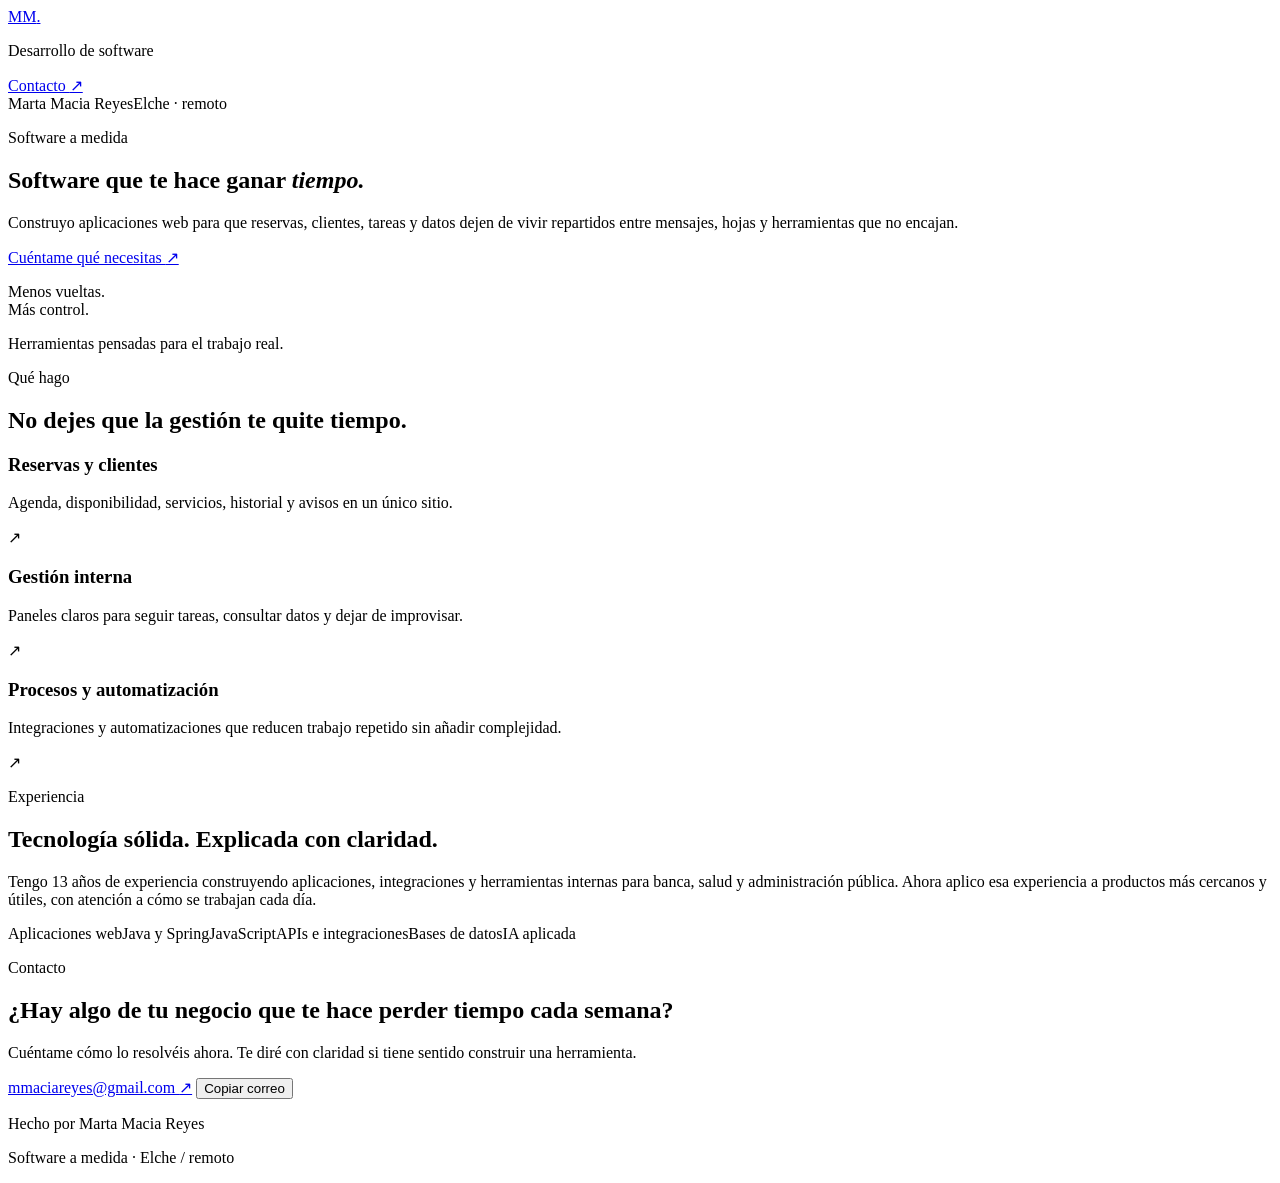
==== index.html @ 96f5c3db "Create index.html" ====
<!doctype html>
<html lang="es">
  <head>
    <meta charset="utf-8" />
    <meta name="viewport" content="width=device-width, initial-scale=1" />
    <title>Marta Macia Reyes | Desarrollo de software</title>
    <meta name="description" content="Marta Macia Reyes desarrolla herramientas web y software a medida para negocios y equipos." />
    <meta name="robots" content="index,follow" />
    <meta property="og:title" content="Marta Macia Reyes | Desarrollo de software" />
    <meta property="og:description" content="Herramientas web claras, útiles y hechas a medida." />
    <meta property="og:type" content="website" />
    <link rel="stylesheet" href="./styles.css" />
  </head>
  <body>
    <header class="topbar">
      <a class="wordmark" href="#inicio" aria-label="Inicio">MM<span>.</span></a>
      <p>Desarrollo de software</p>
      <a class="top-email" href="mailto:mmaciareyes@gmail.com?subject=Consulta%20sobre%20una%20herramienta%20web">Contacto <span aria-hidden="true">↗</span></a>
    </header>

    <main id="inicio">
      <section class="intro" aria-labelledby="intro-title">
        <div class="location-line"><span>Marta Macia Reyes</span><span>Elche · remoto</span></div>
        <div class="intro-copy">
          <p class="eyebrow">Software a medida</p>
          <h1 id="intro-title">Software que te hace ganar <em>tiempo.</em></h1>
          <p class="summary">Construyo aplicaciones web para que reservas, clientes, tareas y datos dejen de vivir repartidos entre mensajes, hojas y herramientas que no encajan.</p>
          <a class="main-action" href="mailto:mmaciareyes@gmail.com?subject=Consulta%20sobre%20una%20herramienta%20web">Cuéntame qué necesitas <span aria-hidden="true">↗</span></a>
        </div>
      </section>

      <section class="statement" aria-label="Propuesta de valor">
        <p>Menos vueltas.<br />Más control.</p>
        <span>Herramientas pensadas para el trabajo real.</span>
      </section>

      <section class="services" aria-labelledby="services-title">
        <p class="section-label">Qué hago</p>
        <div class="services-content">
          <h2 id="services-title">No dejes que la gestión te quite tiempo.</h2>
          <div class="service-list">
            <article><div><h3>Reservas y clientes</h3><p>Agenda, disponibilidad, servicios, historial y avisos en un único sitio.</p></div><span aria-hidden="true">↗</span></article>
            <article><div><h3>Gestión interna</h3><p>Paneles claros para seguir tareas, consultar datos y dejar de improvisar.</p></div><span aria-hidden="true">↗</span></article>
            <article><div><h3>Procesos y automatización</h3><p>Integraciones y automatizaciones que reducen trabajo repetido sin añadir complejidad.</p></div><span aria-hidden="true">↗</span></article>
          </div>
        </div>
      </section>

      <section class="about" aria-labelledby="about-title">
        <p class="section-label">Experiencia</p>
        <div class="about-copy">
          <h2 id="about-title">Tecnología sólida. Explicada con claridad.</h2>
          <p>Tengo 13 años de experiencia construyendo aplicaciones, integraciones y herramientas internas para banca, salud y administración pública. Ahora aplico esa experiencia a productos más cercanos y útiles, con atención a cómo se trabajan cada día.</p>
          <div class="expertise" aria-label="Especialidades"><span>Aplicaciones web</span><span>Java y Spring</span><span>JavaScript</span><span>APIs e integraciones</span><span>Bases de datos</span><span>IA aplicada</span></div>
        </div>
      </section>

      <section class="contact" aria-labelledby="contact-title">
        <p class="section-label">Contacto</p>
        <div class="contact-content">
          <h2 id="contact-title">¿Hay algo de tu negocio que te hace perder tiempo cada semana?</h2>
          <div class="contact-actions">
            <p>Cuéntame cómo lo resolvéis ahora. Te diré con claridad si tiene sentido construir una herramienta.</p>
            <a class="email-link" href="mailto:mmaciareyes@gmail.com?subject=Consulta%20sobre%20una%20herramienta%20web">mmaciareyes@gmail.com <span aria-hidden="true">↗</span></a>
            <button class="copy-button" type="button" data-email="mmaciareyes@gmail.com">Copiar correo</button>
            <p class="copy-status" role="status" aria-live="polite"></p>
          </div>
        </div>
      </section>
    </main>

    <footer><p>Hecho por Marta Macia Reyes</p><p>Software a medida · Elche / remoto</p></footer>
    <script src="./script.js"></script>
  </body>
</html>
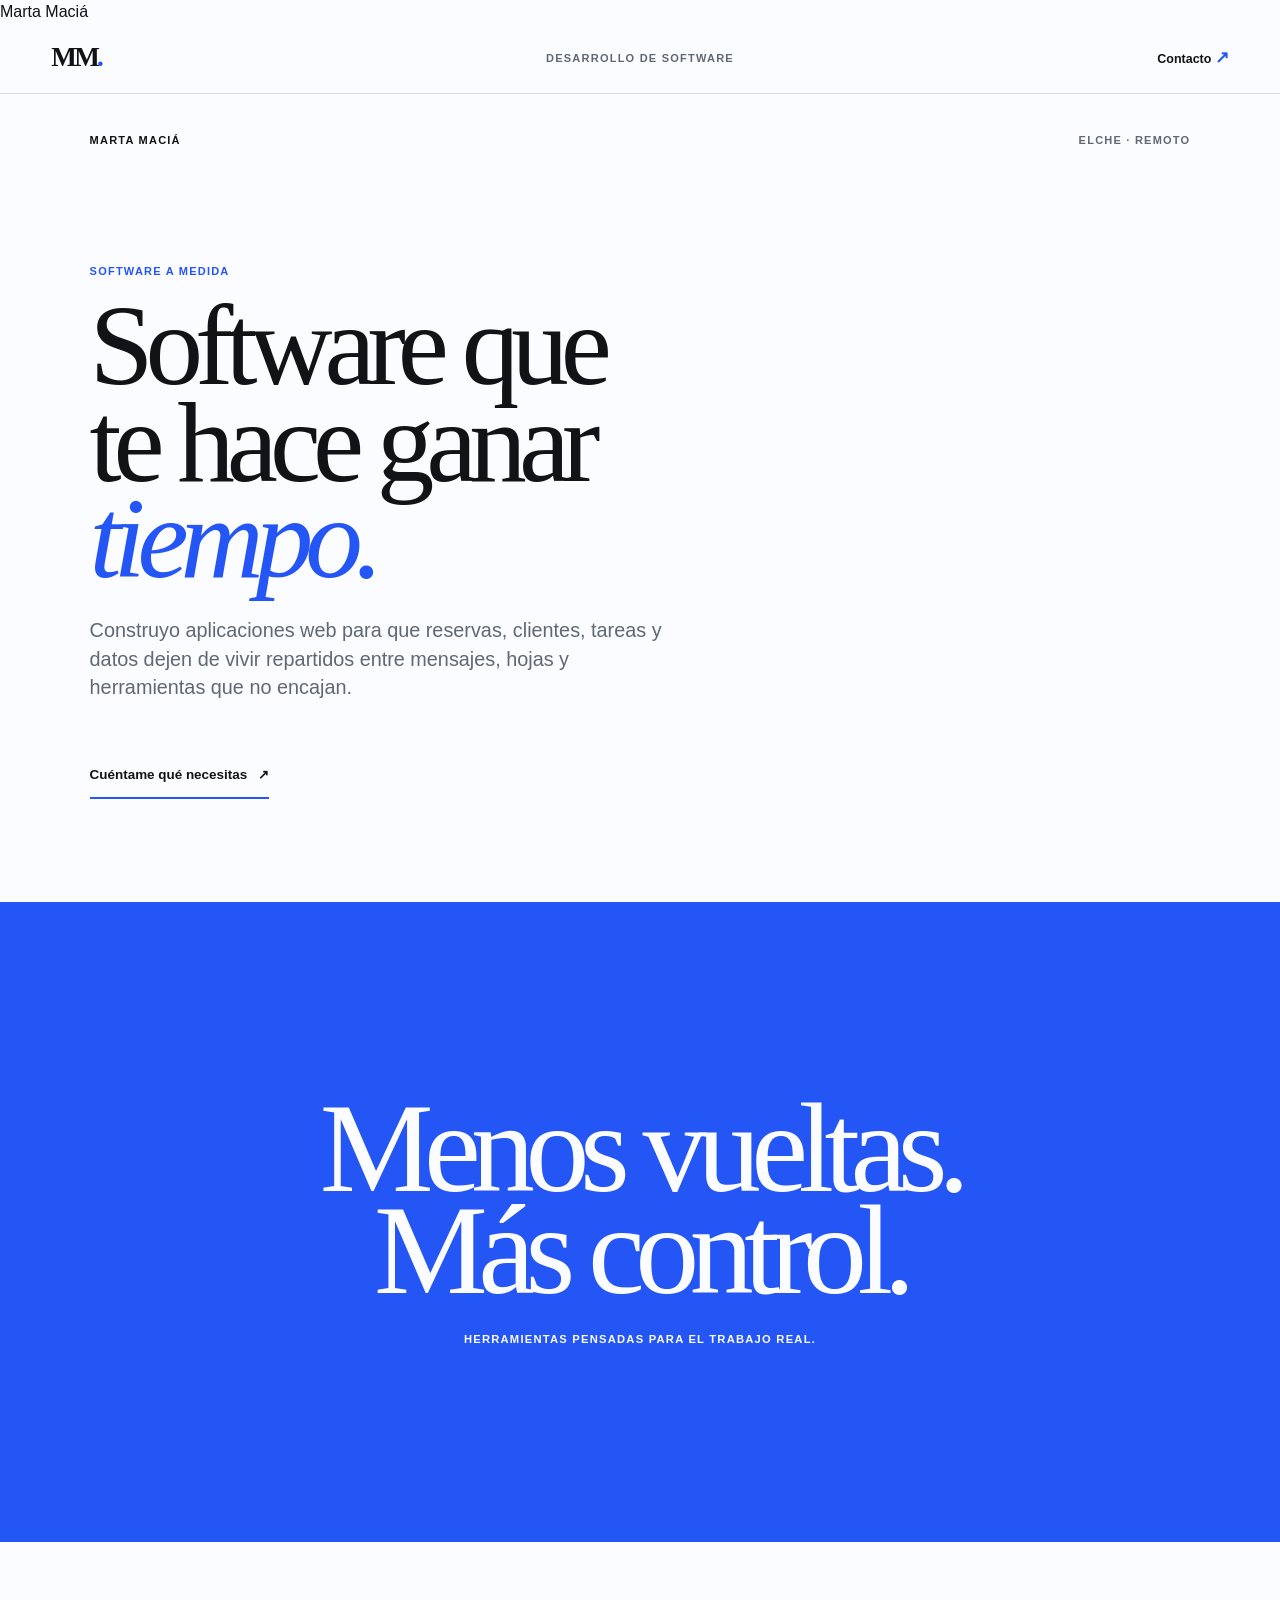
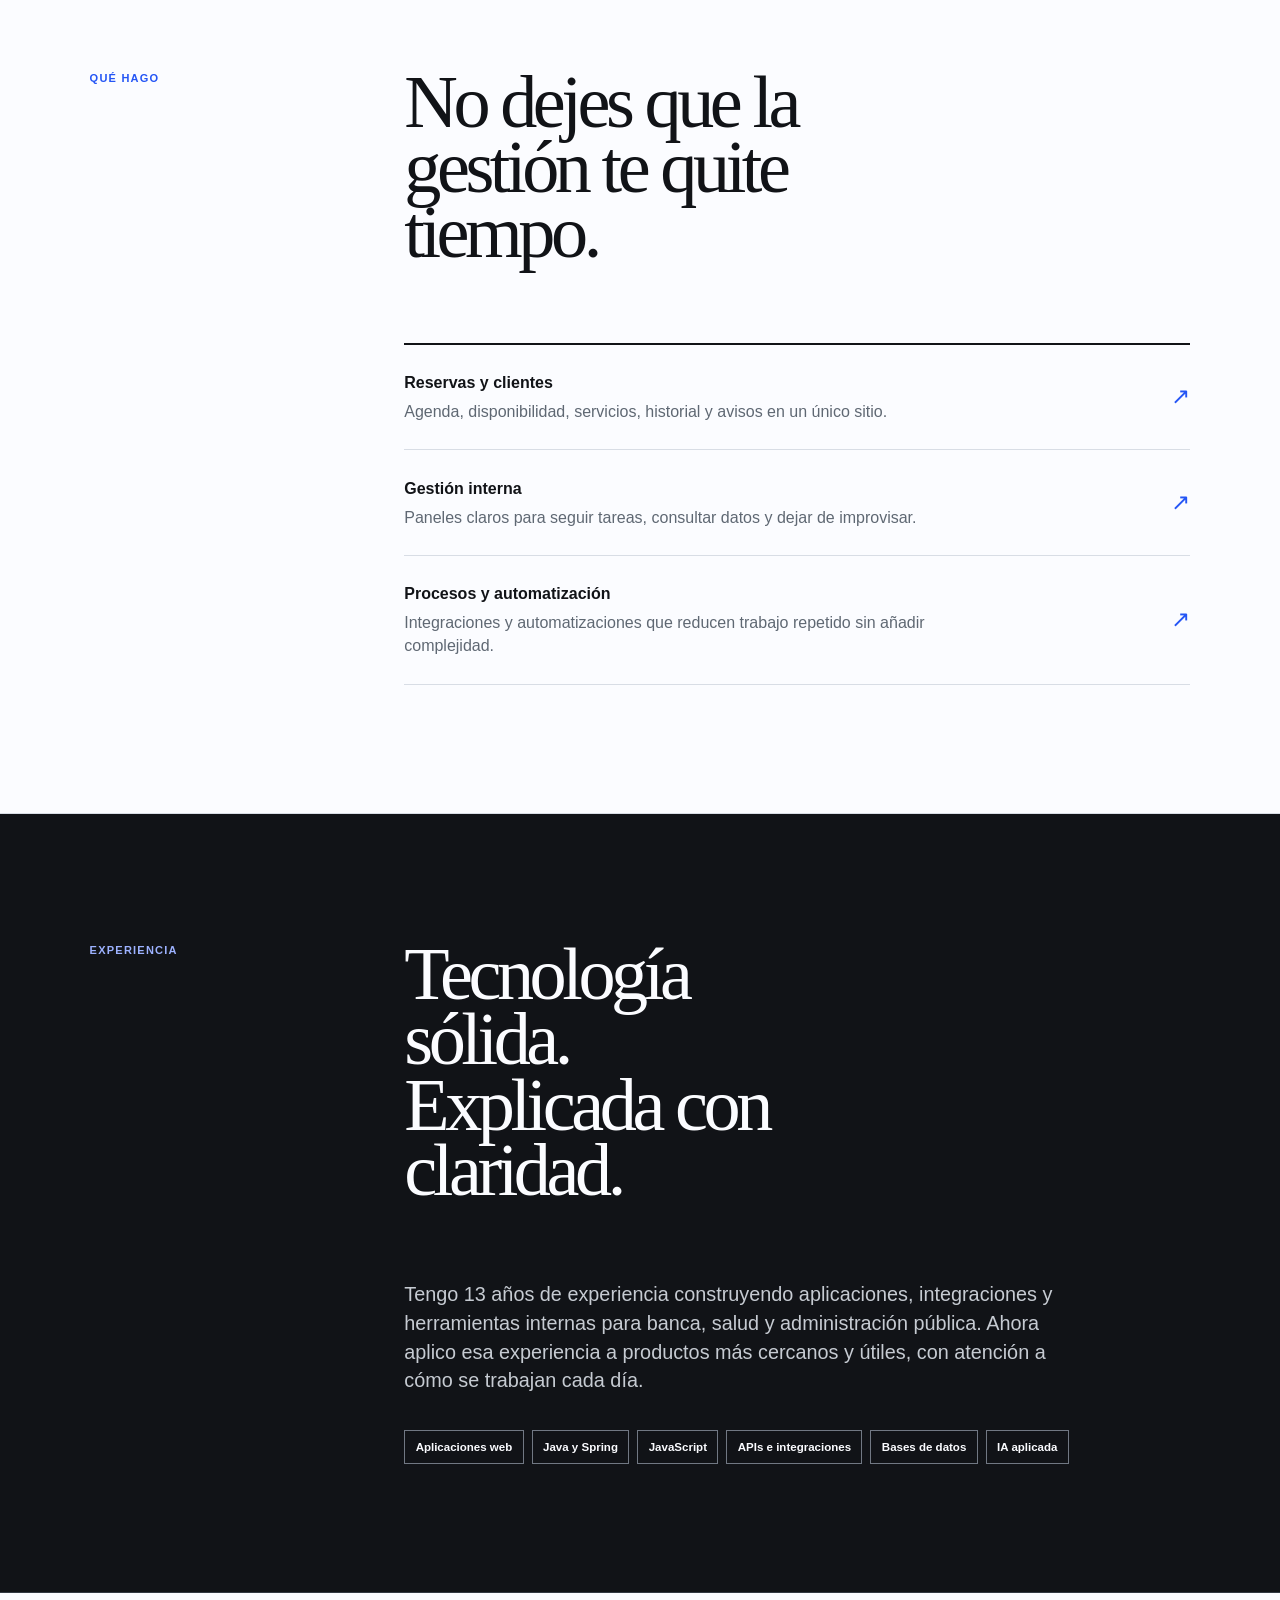
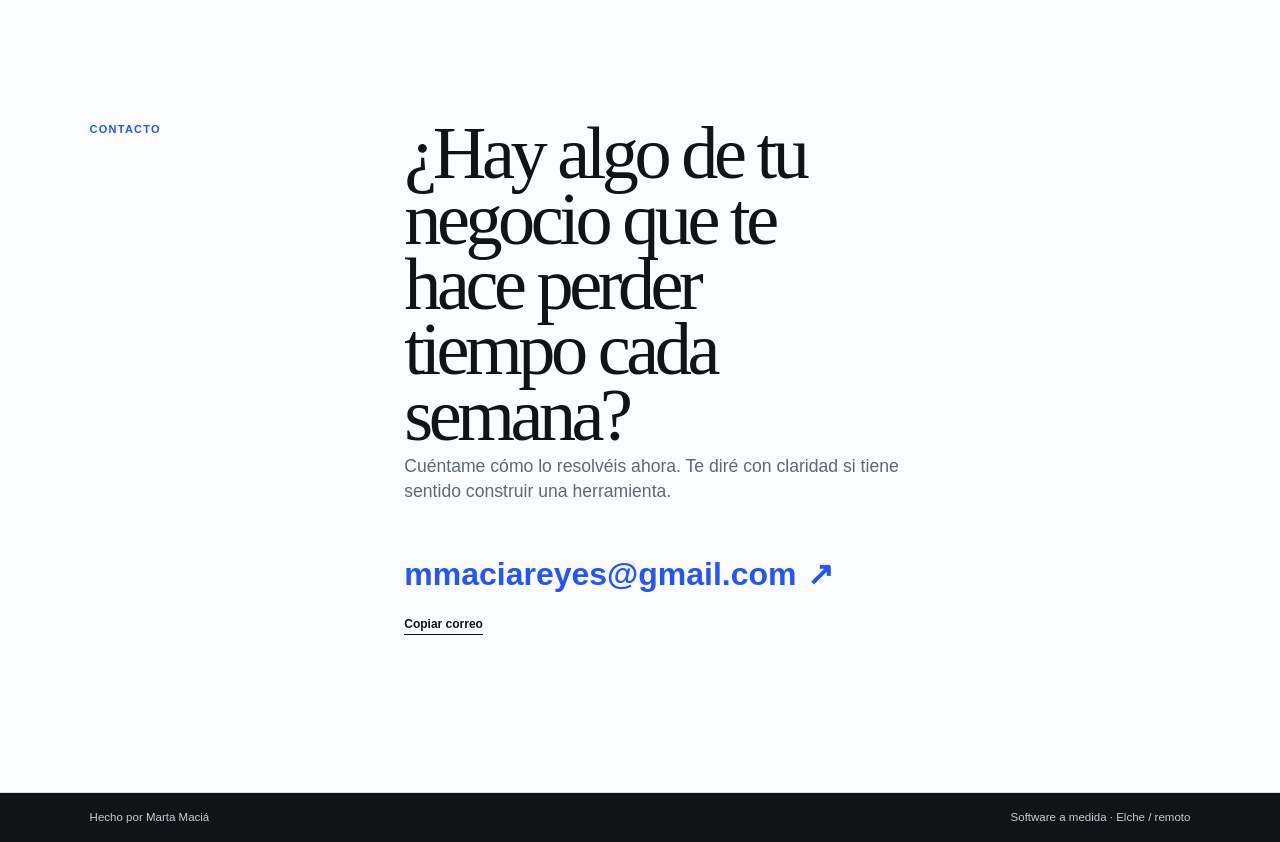
==== commit 036ede59: "Use Marta Maciá as public name" ====
--- a/index.html
+++ b/index.html
@@ -3,15 +3,15 @@
   <head>
     <meta charset="utf-8" />
     <meta name="viewport" content="width=device-width, initial-scale=1" />
-    <title>Marta Macia Reyes | Desarrollo de software</title>
-    <meta name="description" content="Marta Macia Reyes desarrolla herramientas web y software a medida para negocios y equipos." />
+    <title>Marta Maciá | Desarrollo de software</title>
+    <meta name="description" content="Marta Maciá desarrolla herramientas web y software a medida para negocios y equipos." />
     <meta name="robots" content="index,follow" />
-    <meta property="og:title" content="Marta Macia Reyes | Desarrollo de software" />
+    <meta property="og:title" content="Marta Maciá | Desarrollo de software" />
     <meta property="og:description" content="Herramientas web claras, útiles y hechas a medida." />
     <meta property="og:type" content="website" />
     <link rel="stylesheet" href="./styles.css" />
   </head>
-  <body>
+  <body>Marta Maciá
     <header class="topbar">
       <a class="wordmark" href="#inicio" aria-label="Inicio">MM<span>.</span></a>
       <p>Desarrollo de software</p>
@@ -20,7 +20,7 @@
 
     <main id="inicio">
       <section class="intro" aria-labelledby="intro-title">
-        <div class="location-line"><span>Marta Macia Reyes</span><span>Elche · remoto</span></div>
+        <div class="location-line"><span>Marta Maciá</span><span>Elche · remoto</span></div>
         <div class="intro-copy">
           <p class="eyebrow">Software a medida</p>
           <h1 id="intro-title">Software que te hace ganar <em>tiempo.</em></h1>
@@ -69,7 +69,7 @@
       </section>
     </main>
 
-    <footer><p>Hecho por Marta Macia Reyes</p><p>Software a medida · Elche / remoto</p></footer>
+    <footer><p>Hecho por Marta Maciá</p><p>Software a medida · Elche / remoto</p></footer>
     <script src="./script.js"></script>
   </body>
 </html>
--- a/styles.css
+++ b/styles.css
@@ -0,0 +1,83 @@
+:root {
+  --white: #fbfcff;
+  --ink: #111317;
+  --muted: #5f6873;
+  --blue: #2455f5;
+  --line: #d8dde5;
+}
+
+* { box-sizing: border-box; }
+html { scroll-behavior: smooth; }
+body { margin: 0; color: var(--ink); background: var(--white); font-family: "Avenir Next", "Helvetica Neue", sans-serif; line-height: 1.45; }
+a { color: inherit; }
+h1, h2, h3, p { margin-top: 0; }
+
+.topbar { display: grid; grid-template-columns: 1fr auto 1fr; align-items: center; min-height: 4.4rem; padding: 0 clamp(1rem, 4vw, 4rem); border-bottom: 1px solid var(--line); }
+.wordmark { font-family: Georgia, "Times New Roman", serif; font-size: 1.7rem; font-weight: 700; letter-spacing: -.1em; text-decoration: none; }
+.wordmark span { color: var(--blue); }
+.topbar p, .section-label, .eyebrow, .location-line { font-size: .69rem; font-weight: 800; letter-spacing: .11em; text-transform: uppercase; }
+.topbar p { margin: 0; color: var(--muted); }
+.top-email { justify-self: end; font-size: .78rem; font-weight: 800; text-decoration: none; }
+.top-email span { color: var(--blue); font-size: 1.05rem; }
+
+.intro { padding: clamp(1.2rem, 3vw, 2.4rem) clamp(1rem, 7vw, 7rem) clamp(4rem, 8vw, 7.5rem); }
+.location-line { display: flex; justify-content: space-between; gap: 1rem; color: var(--muted); }
+.location-line span:first-child { color: var(--ink); }
+.intro-copy { max-width: 62rem; margin-top: clamp(4rem, 9vw, 8rem); }
+.eyebrow { margin-bottom: 1.1rem; color: var(--blue); }
+h1 { max-width: 9.5ch; margin-bottom: 1.8rem; font-family: Georgia, "Times New Roman", serif; font-size: clamp(4rem, 9vw, 9.3rem); font-weight: 400; line-height: .84; letter-spacing: -.07em; }
+h1 em { color: var(--blue); font-style: italic; }
+.summary { max-width: 37rem; color: var(--muted); font-size: clamp(1.02rem, 1.55vw, 1.25rem); }
+.main-action { display: inline-flex; align-items: center; gap: .65rem; margin-top: 1.9rem; padding: .8rem 0; border-bottom: 2px solid var(--blue); font-size: .84rem; font-weight: 800; text-decoration: none; transition: color 160ms ease, gap 160ms ease; }
+.main-action:hover { gap: 1rem; color: var(--blue); }
+
+.statement { display: grid; min-height: min(50vw, 46rem); align-content: center; justify-items: center; padding: clamp(5rem, 12vw, 11rem) 1rem; color: var(--white); background: var(--blue); text-align: center; }
+.statement p { margin-bottom: 1.8rem; font-family: Georgia, "Times New Roman", serif; font-size: clamp(4rem, 10vw, 10rem); line-height: .8; letter-spacing: -.075em; }
+.statement span { font-size: .7rem; font-weight: 800; letter-spacing: .11em; text-transform: uppercase; }
+
+.services, .about, .contact { display: grid; grid-template-columns: minmax(10rem, .27fr) minmax(0, 1fr); gap: clamp(2rem, 8vw, 9rem); padding: clamp(5rem, 10vw, 9rem) clamp(1rem, 7vw, 7rem); border-bottom: 1px solid var(--line); }
+.section-label { margin: 0; color: var(--blue); }
+.services-content h2, .about h2, .contact h2 { max-width: 11ch; margin-bottom: clamp(3rem, 6vw, 5.3rem); font-family: Georgia, "Times New Roman", serif; font-size: clamp(3rem, 5.8vw, 6.1rem); font-weight: 400; line-height: .88; letter-spacing: -.06em; }
+.service-list { border-top: 2px solid var(--ink); }
+.service-list article { display: grid; grid-template-columns: minmax(0, 1fr) auto; gap: 1rem; padding: 1.65rem 0; border-bottom: 1px solid var(--line); }
+.service-list h3 { margin-bottom: .35rem; font-size: 1rem; }
+.service-list p { max-width: 34rem; margin-bottom: 0; color: var(--muted); font-size: 1rem; }
+.service-list article > span { align-self: center; color: var(--blue); font-size: 1.45rem; transition: transform 160ms ease; }
+.service-list article:hover > span { transform: translate(3px, -3px); }
+
+.about { background: var(--ink); color: var(--white); border-color: #333942; }
+.about .section-label { color: #9db2ff; }
+.about-copy > p { max-width: 42rem; margin-bottom: 2.2rem; color: #c6cbd2; font-size: clamp(1.05rem, 1.55vw, 1.28rem); }
+.expertise { display: flex; flex-wrap: wrap; gap: .5rem; max-width: 43rem; }
+.expertise span { padding: .48rem .65rem; border: 1px solid #717883; font-size: .72rem; font-weight: 800; }
+
+.contact { background: var(--white); }
+.contact h2 { max-width: 13ch; margin-bottom: 0; }
+.contact-actions { max-width: 32rem; padding-top: .35rem; }
+.contact-actions > p:first-child { color: var(--muted); font-size: 1.1rem; }
+.email-link { display: inline-flex; gap: .65rem; margin-top: 1.8rem; color: var(--blue); font-size: clamp(1.45rem, 2.5vw, 2.4rem); font-weight: 800; text-decoration: none; overflow-wrap: anywhere; }
+.copy-button { display: block; margin-top: 1.2rem; padding: 0; color: var(--ink); background: transparent; border: 0; border-bottom: 1px solid var(--ink); font: inherit; font-size: .75rem; font-weight: 800; cursor: pointer; }
+.copy-button:hover { color: var(--blue); border-color: var(--blue); }
+.copy-status { min-height: 1.2rem; margin: .65rem 0 0; font-size: .75rem; font-weight: 700; }
+
+footer { display: flex; justify-content: space-between; gap: 1rem; padding: 1rem clamp(1rem, 7vw, 7rem); color: #c6cbd2; background: var(--ink); font-size: .72rem; }
+footer p { margin: 0; }
+
+@media (max-width: 760px) {
+  .topbar { grid-template-columns: 1fr auto; }
+  .topbar > p { display: none; }
+  .services, .about, .contact { grid-template-columns: 1fr; }
+  .intro-copy { margin-top: 4.2rem; }
+  .services, .about, .contact { gap: 2.5rem; }
+  .services-content h2, .about h2 { margin-bottom: 2.8rem; }
+}
+
+@media (max-width: 460px) {
+  .top-email { font-size: .7rem; }
+  .location-line { flex-direction: column; gap: .4rem; }
+  h1 { font-size: clamp(3.55rem, 17vw, 4.9rem); }
+  .statement { min-height: 30rem; }
+  .statement p { font-size: clamp(4rem, 18vw, 5.3rem); }
+  .email-link { font-size: 1.32rem; }
+  footer { flex-direction: column; }
+}
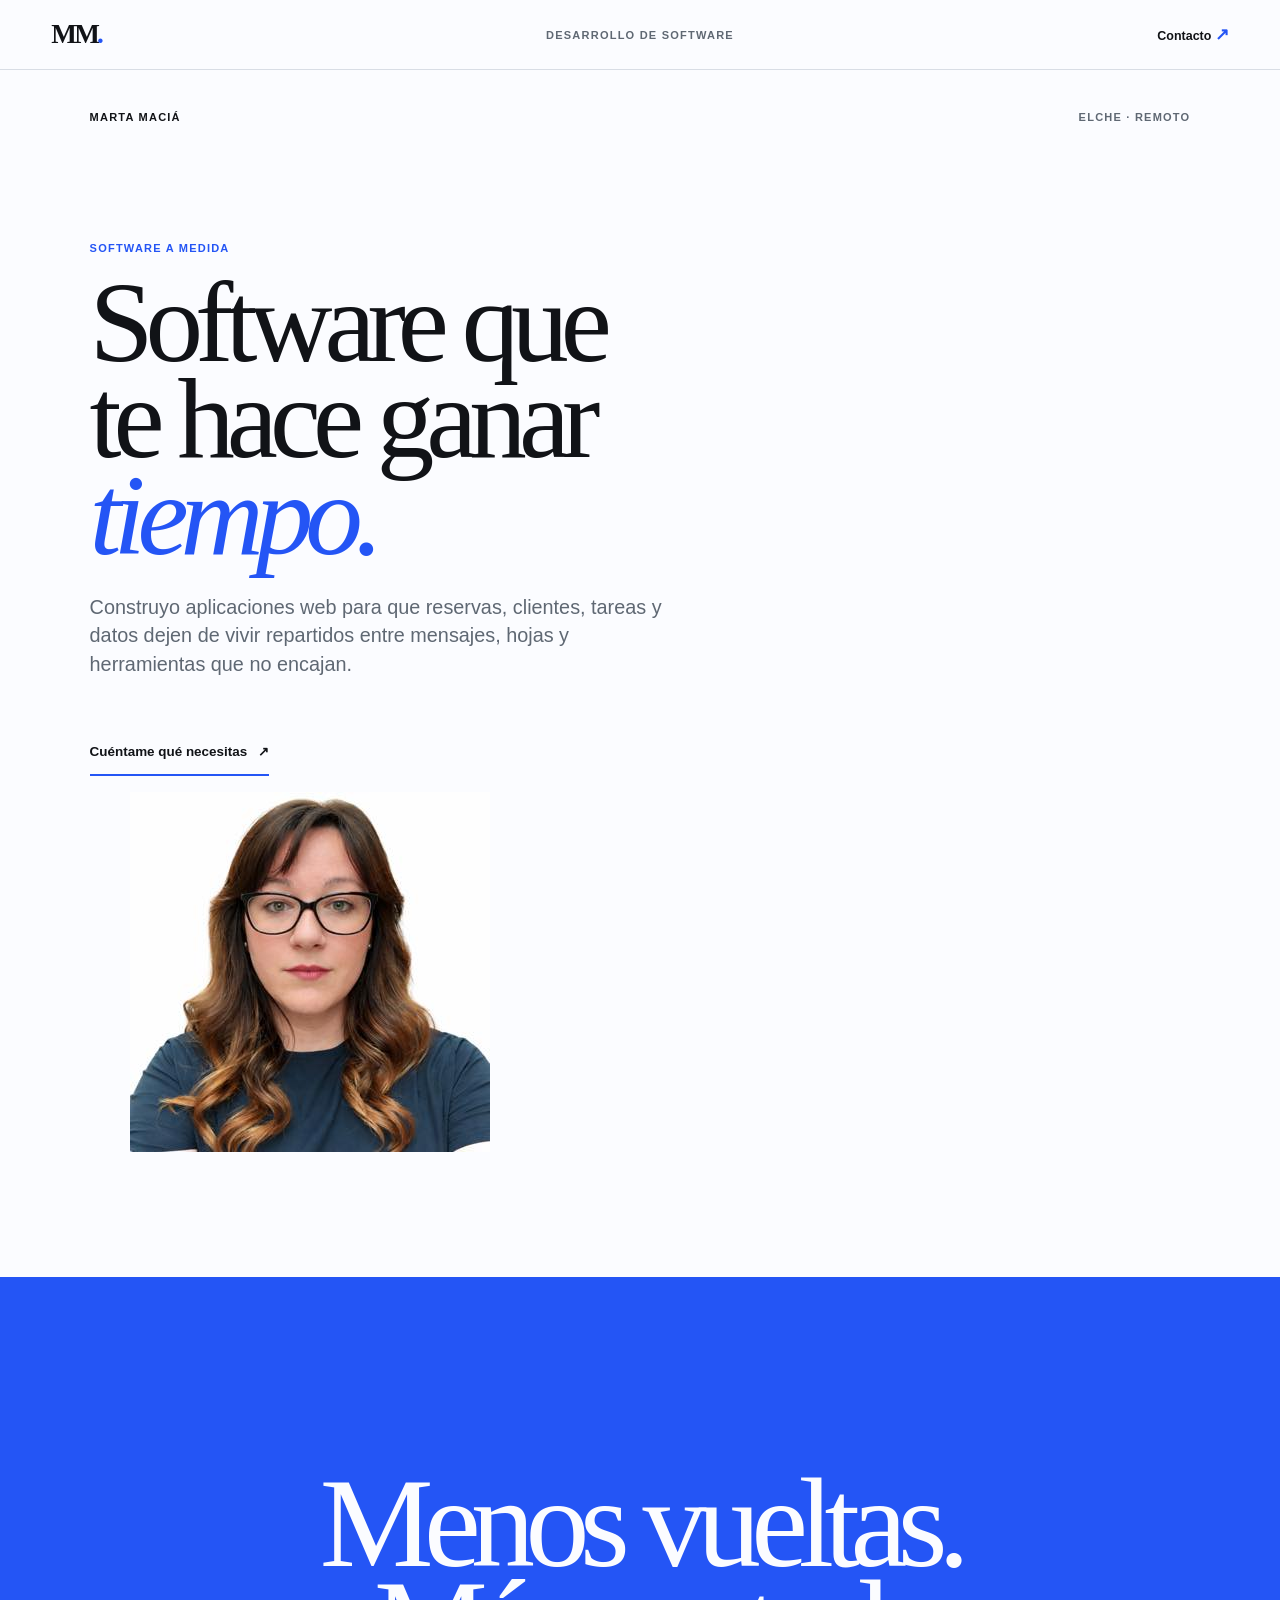
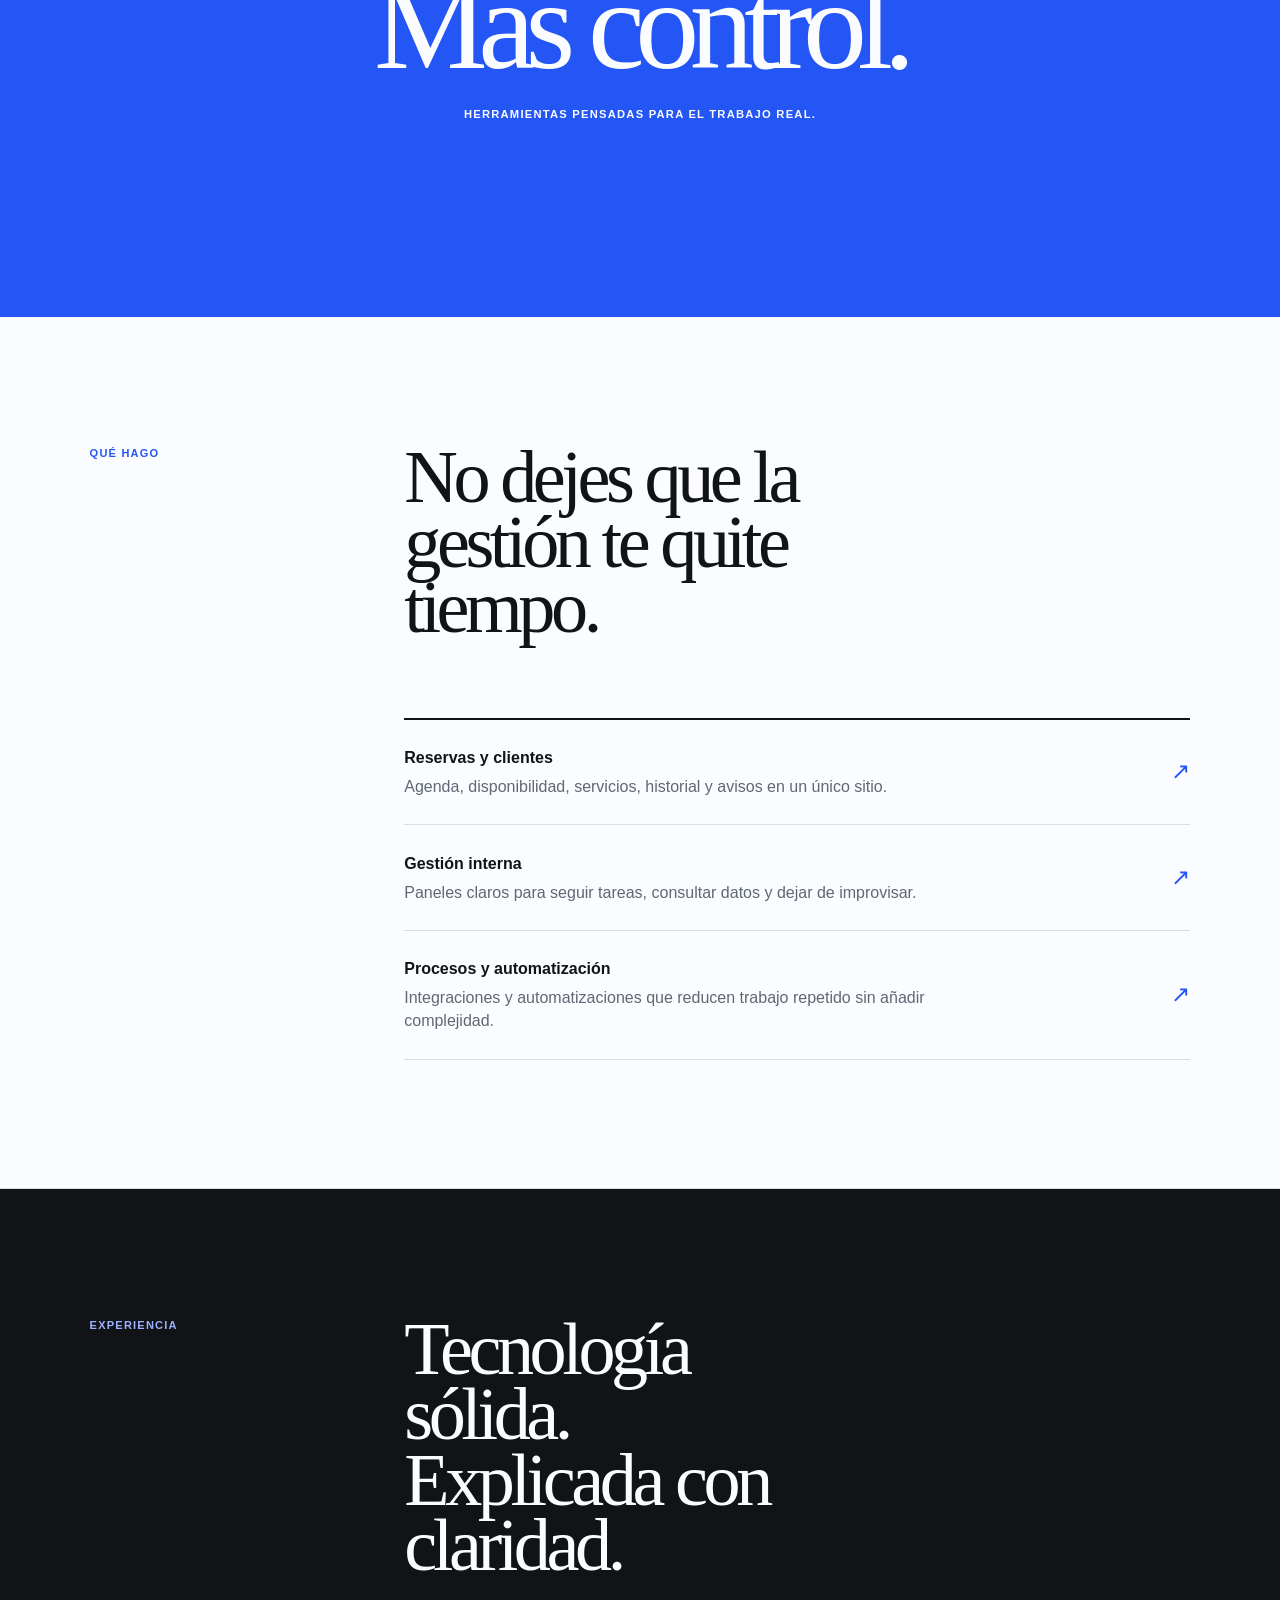
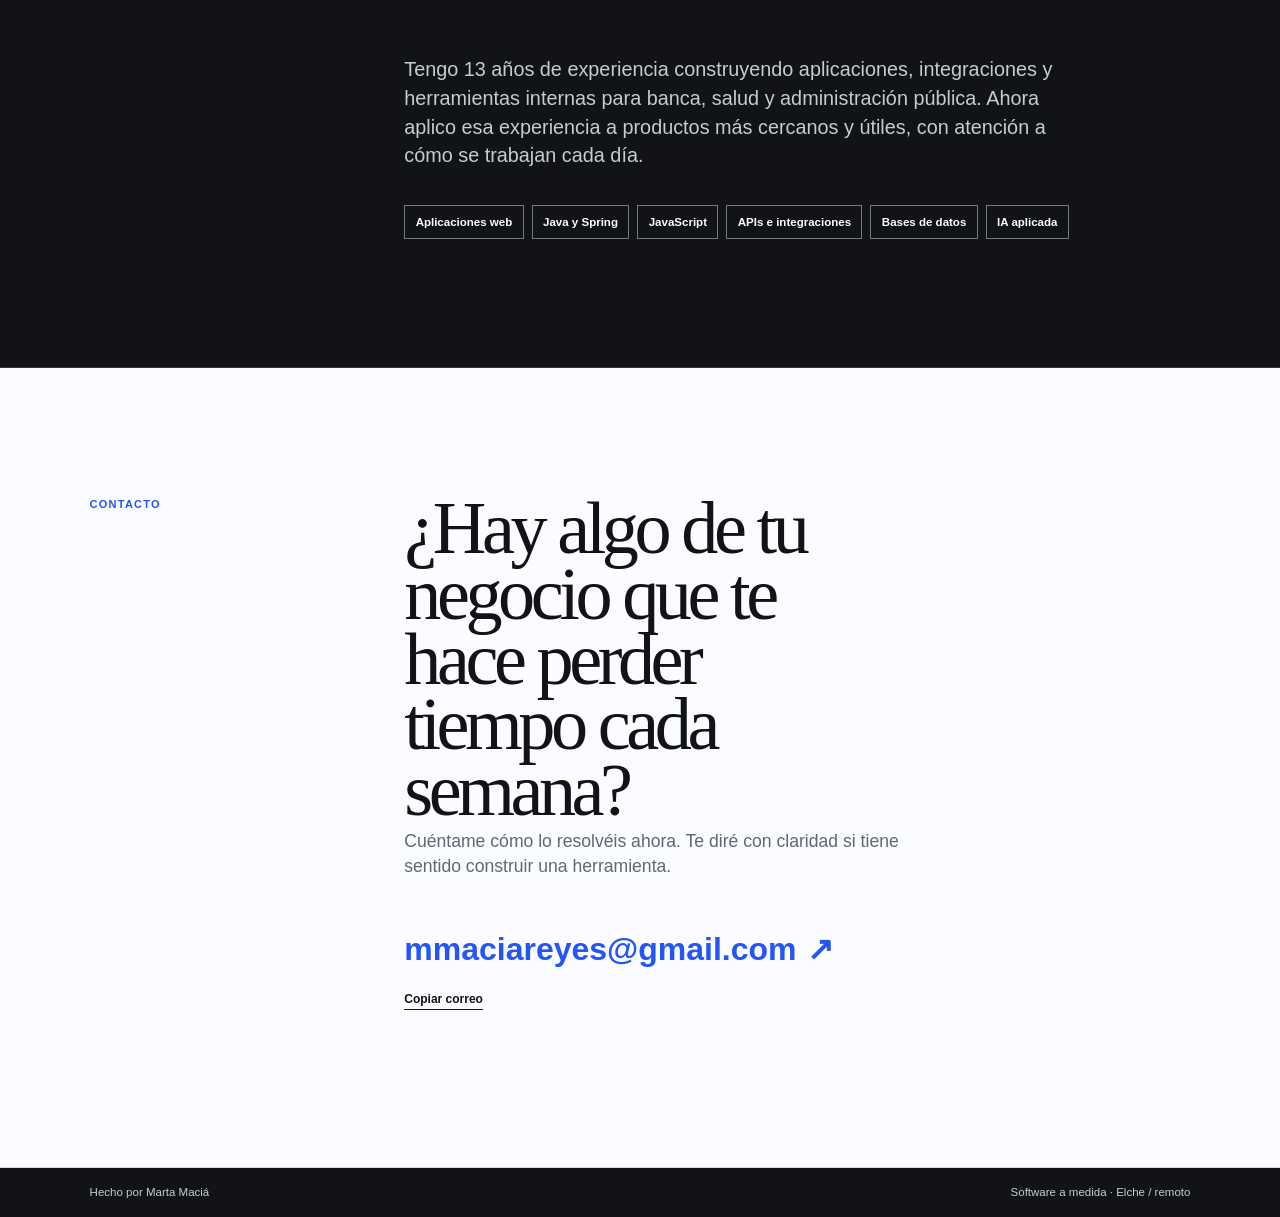
==== commit 5ed69e2d: "Add front-facing portrait" ====
--- a/index.html
+++ b/index.html
@@ -11,7 +11,7 @@
     <meta property="og:type" content="website" />
     <link rel="stylesheet" href="./styles.css" />
   </head>
-  <body>Marta Maciá
+  <body>
     <header class="topbar">
       <a class="wordmark" href="#inicio" aria-label="Inicio">MM<span>.</span></a>
       <p>Desarrollo de software</p>
@@ -21,11 +21,16 @@
     <main id="inicio">
       <section class="intro" aria-labelledby="intro-title">
         <div class="location-line"><span>Marta Maciá</span><span>Elche · remoto</span></div>
-        <div class="intro-copy">
-          <p class="eyebrow">Software a medida</p>
-          <h1 id="intro-title">Software que te hace ganar <em>tiempo.</em></h1>
-          <p class="summary">Construyo aplicaciones web para que reservas, clientes, tareas y datos dejen de vivir repartidos entre mensajes, hojas y herramientas que no encajan.</p>
-          <a class="main-action" href="mailto:mmaciareyes@gmail.com?subject=Consulta%20sobre%20una%20herramienta%20web">Cuéntame qué necesitas <span aria-hidden="true">↗</span></a>
+        <div class="intro-layout">
+          <div class="intro-copy">
+            <p class="eyebrow">Software a medida</p>
+            <h1 id="intro-title">Software que te hace ganar <em>tiempo.</em></h1>
+            <p class="summary">Construyo aplicaciones web para que reservas, clientes, tareas y datos dejen de vivir repartidos entre mensajes, hojas y herramientas que no encajan.</p>
+            <a class="main-action" href="mailto:mmaciareyes@gmail.com?subject=Consulta%20sobre%20una%20herramienta%20web">Cuéntame qué necesitas <span aria-hidden="true">↗</span></a>
+          </div>
+          <figure class="intro-portrait">
+            <img src="[data-uri]" alt="Marta Maciá" />
+          </figure>
         </div>
       </section>
 
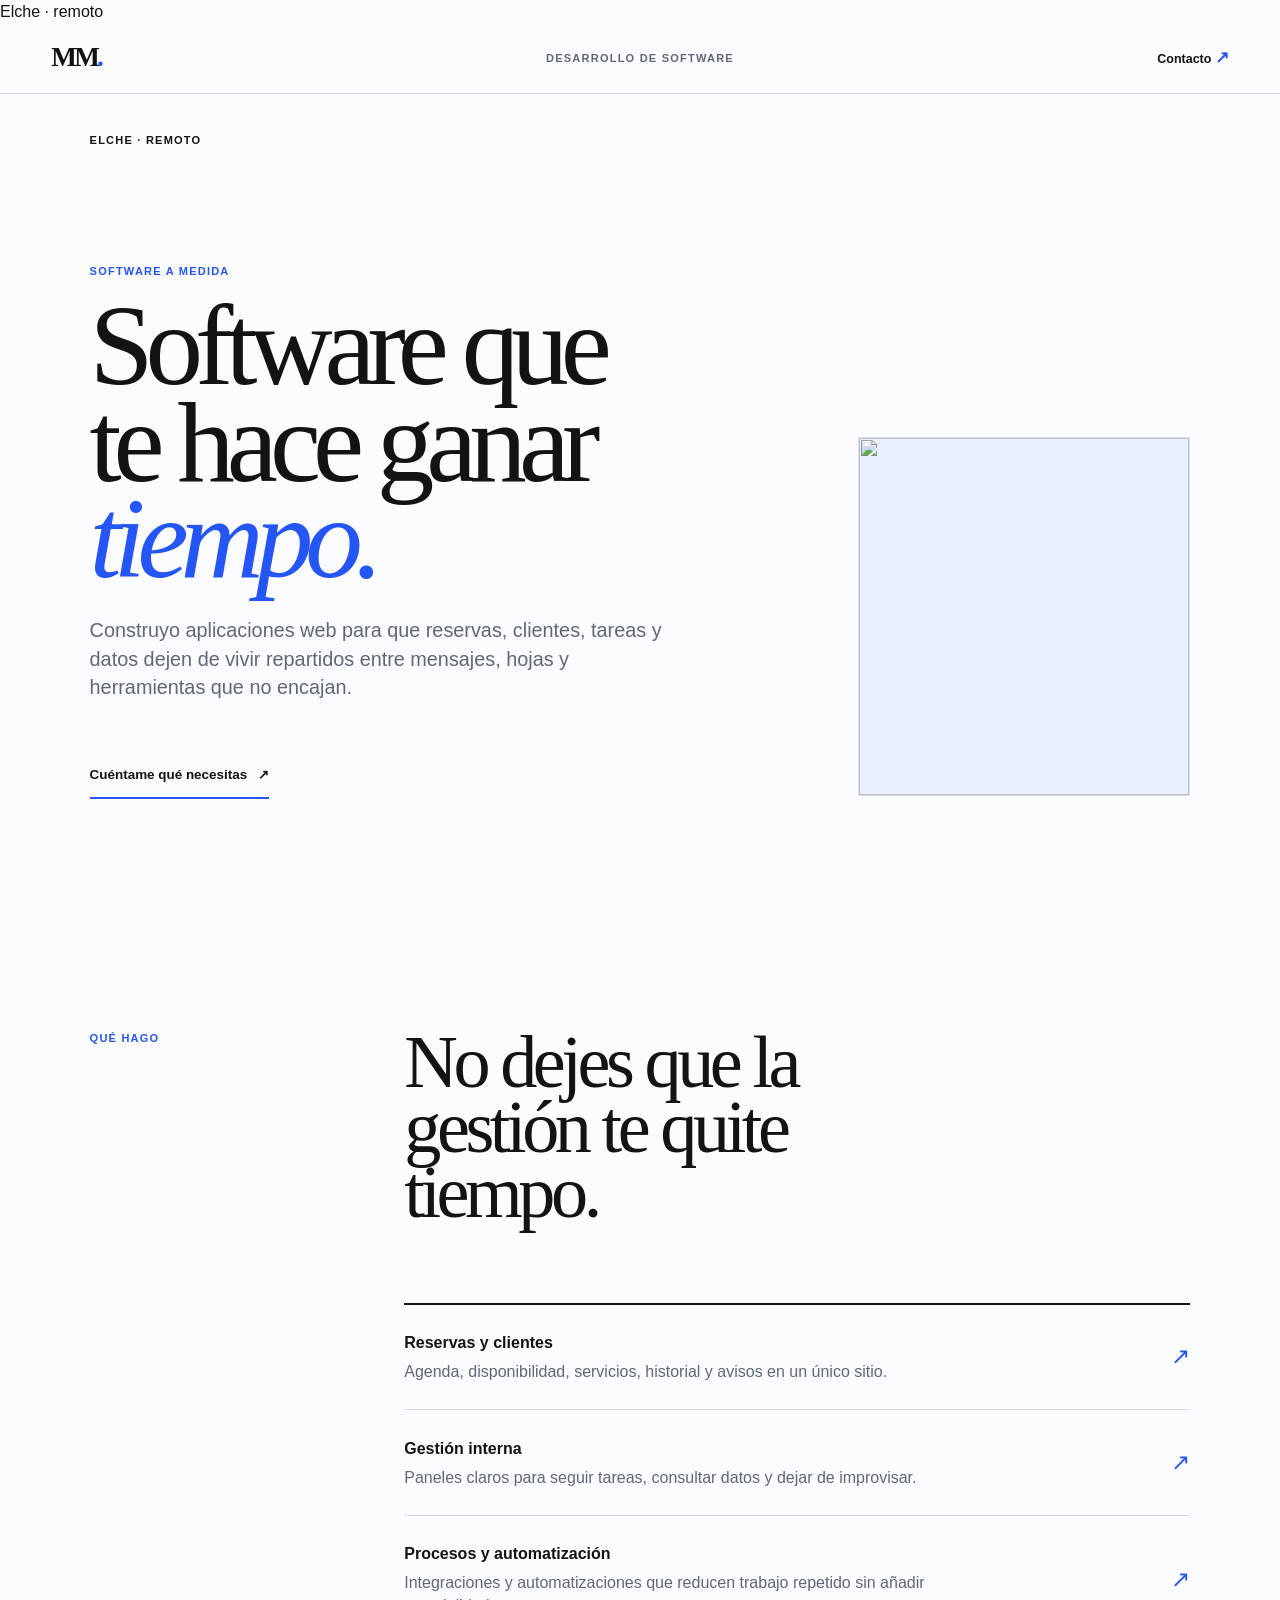
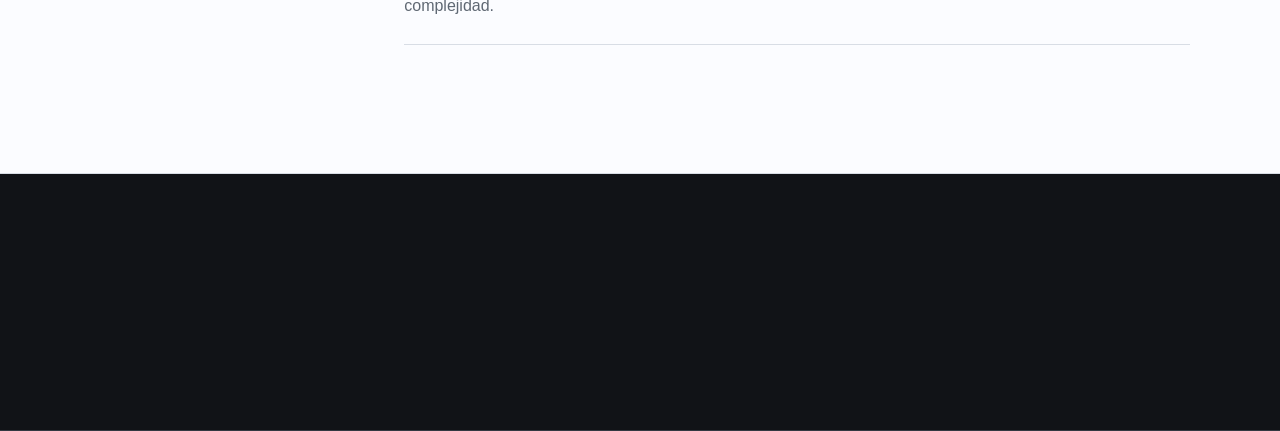
==== commit aa4e1b50: "Remove duplicate header name" ====
--- a/index.html
+++ b/index.html
@@ -3,7 +3,7 @@
   <head>
     <meta charset="utf-8" />
     <meta name="viewport" content="width=device-width, initial-scale=1" />
-    <title>Marta Maciá | Desarrollo de software</title>
+    <title> | Desarrollo de software</title>
     <meta name="description" content="Marta Maciá desarrolla herramientas web y software a medida para negocios y equipos." />
     <meta name="robots" content="index,follow" />
     <meta property="og:title" content="Marta Maciá | Desarrollo de software" />
@@ -11,16 +11,17 @@
     <meta property="og:type" content="website" />
     <link rel="stylesheet" href="./styles.css" />
   </head>
-  <body>
+  <body><span>Elche · remoto</span>
     <header class="topbar">
       <a class="wordmark" href="#inicio" aria-label="Inicio">MM<span>.</span></a>
       <p>Desarrollo de software</p>
       <a class="top-email" href="mailto:mmaciareyes@gmail.com?subject=Consulta%20sobre%20una%20herramienta%20web">Contacto <span aria-hidden="true">↗</span></a>
     </header>
 
+
     <main id="inicio">
       <section class="intro" aria-labelledby="intro-title">
-        <div class="location-line"><span>Marta Maciá</span><span>Elche · remoto</span></div>
+        <div class="location-line"><span>Elche · remoto</span></div>
         <div class="intro-layout">
           <div class="intro-copy">
             <p class="eyebrow">Software a medida</p>
@@ -29,15 +30,17 @@
             <a class="main-action" href="mailto:mmaciareyes@gmail.com?subject=Consulta%20sobre%20una%20herramienta%20web">Cuéntame qué necesitas <span aria-hidden="true">↗</span></a>
           </div>
           <figure class="intro-portrait">
-            <img src="[data-uri]" alt="Marta Maciá" />
+            <img src="[data-uri]
           </figure>
         </div>
       </section>
+
 
       <section class="statement" aria-label="Propuesta de valor">
         <p>Menos vueltas.<br />Más control.</p>
         <span>Herramientas pensadas para el trabajo real.</span>
       </section>
+
 
       <section class="services" aria-labelledby="services-title">
         <p class="section-label">Qué hago</p>
@@ -51,30 +54,5 @@
         </div>
       </section>
 
+
       <section class="about" aria-labelledby="about-title">
-        <p class="section-label">Experiencia</p>
-        <div class="about-copy">
-          <h2 id="about-title">Tecnología sólida. Explicada con claridad.</h2>
-          <p>Tengo 13 años de experiencia construyendo aplicaciones, integraciones y herramientas internas para banca, salud y administración pública. Ahora aplico esa experiencia a productos más cercanos y útiles, con atención a cómo se trabajan cada día.</p>
-          <div class="expertise" aria-label="Especialidades"><span>Aplicaciones web</span><span>Java y Spring</span><span>JavaScript</span><span>APIs e integraciones</span><span>Bases de datos</span><span>IA aplicada</span></div>
-        </div>
-      </section>
-
-      <section class="contact" aria-labelledby="contact-title">
-        <p class="section-label">Contacto</p>
-        <div class="contact-content">
-          <h2 id="contact-title">¿Hay algo de tu negocio que te hace perder tiempo cada semana?</h2>
-          <div class="contact-actions">
-            <p>Cuéntame cómo lo resolvéis ahora. Te diré con claridad si tiene sentido construir una herramienta.</p>
-            <a class="email-link" href="mailto:mmaciareyes@gmail.com?subject=Consulta%20sobre%20una%20herramienta%20web">mmaciareyes@gmail.com <span aria-hidden="true">↗</span></a>
-            <button class="copy-button" type="button" data-email="mmaciareyes@gmail.com">Copiar correo</button>
-            <p class="copy-status" role="status" aria-live="polite"></p>
-          </div>
-        </div>
-      </section>
-    </main>
-
-    <footer><p>Hecho por Marta Maciá</p><p>Software a medida · Elche / remoto</p></footer>
-    <script src="./script.js"></script>
-  </body>
-</html>
--- a/styles.css
+++ b/styles.css
@@ -23,7 +23,10 @@
 .intro { padding: clamp(1.2rem, 3vw, 2.4rem) clamp(1rem, 7vw, 7rem) clamp(4rem, 8vw, 7.5rem); }
 .location-line { display: flex; justify-content: space-between; gap: 1rem; color: var(--muted); }
 .location-line span:first-child { color: var(--ink); }
-.intro-copy { max-width: 62rem; margin-top: clamp(4rem, 9vw, 8rem); }
+.intro-layout { display: grid; grid-template-columns: minmax(0, 1.35fr) minmax(15rem, .65fr); align-items: end; gap: clamp(2rem, 6vw, 7rem); max-width: 88rem; margin-top: clamp(4rem, 9vw, 8rem); }
+.intro-copy { max-width: 62rem; }
+.intro-portrait { width: min(100%, 25rem); margin: 0 0 .2rem auto; border: 1px solid var(--line); background: #e8efff; aspect-ratio: 1 / 1.08; overflow: hidden; }
+.intro-portrait img { display: block; width: 100%; height: 100%; object-fit: cover; object-position: center top; filter: saturate(.93) contrast(1.02); }
 .eyebrow { margin-bottom: 1.1rem; color: var(--blue); }
 h1 { max-width: 9.5ch; margin-bottom: 1.8rem; font-family: Georgia, "Times New Roman", serif; font-size: clamp(4rem, 9vw, 9.3rem); font-weight: 400; line-height: .84; letter-spacing: -.07em; }
 h1 em { color: var(--blue); font-style: italic; }
@@ -67,7 +70,8 @@
   .topbar { grid-template-columns: 1fr auto; }
   .topbar > p { display: none; }
   .services, .about, .contact { grid-template-columns: 1fr; }
-  .intro-copy { margin-top: 4.2rem; }
+  .intro-layout { grid-template-columns: 1fr; margin-top: 4.2rem; gap: 2.25rem; }
+  .intro-portrait { width: min(17rem, 70vw); margin: 0; order: -1; }
   .services, .about, .contact { gap: 2.5rem; }
   .services-content h2, .about h2 { margin-bottom: 2.8rem; }
 }
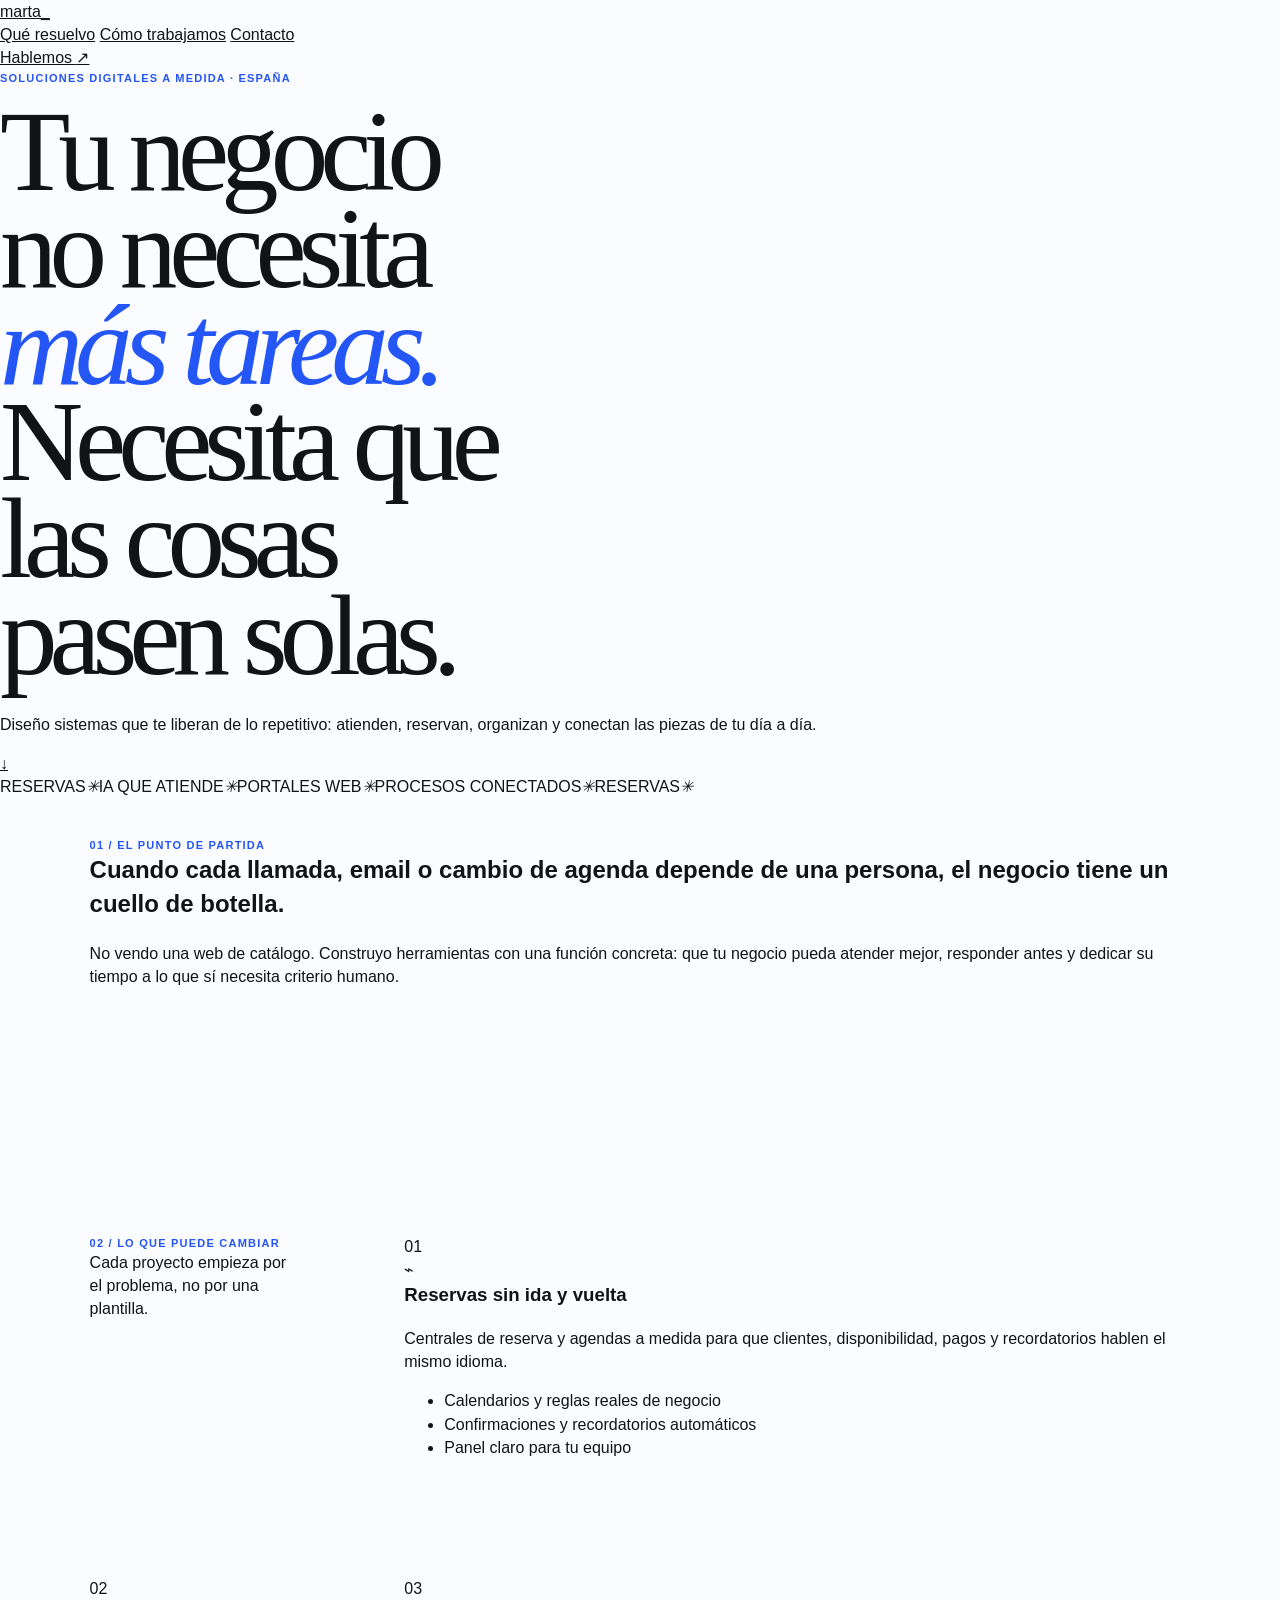
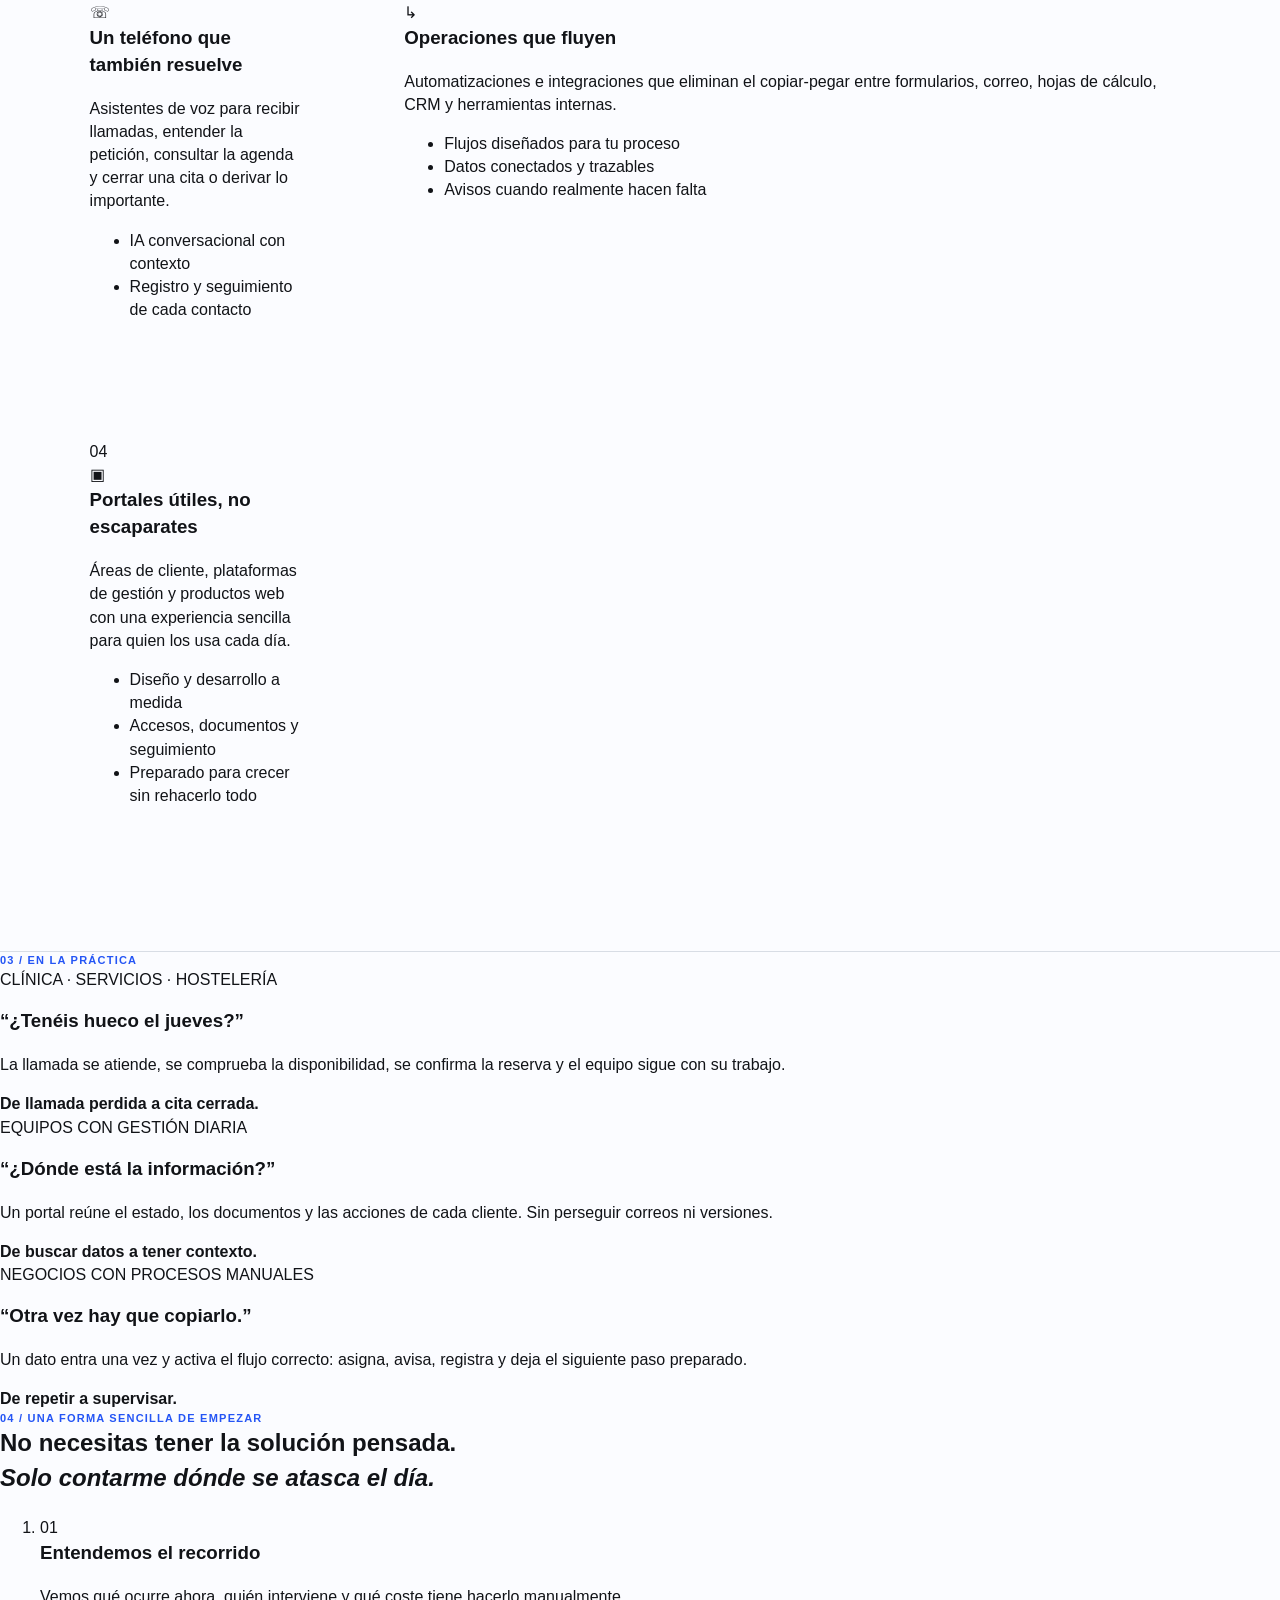
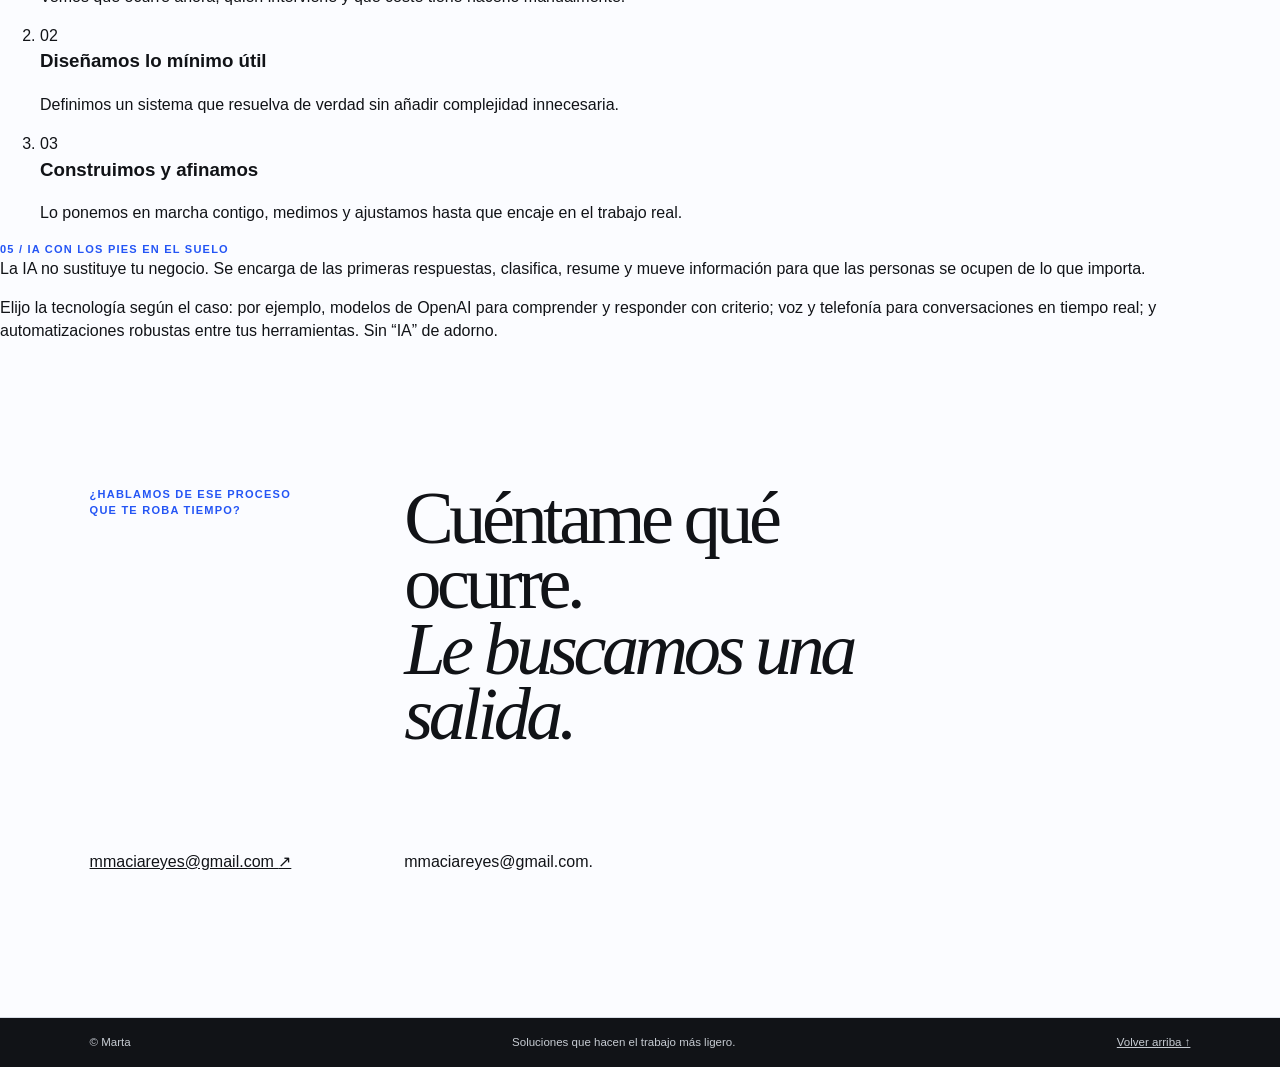
==== commit e5960d12: "Update index.html" ====
--- a/index.html
+++ b/index.html
@@ -1,58 +1,109 @@
 <!doctype html>
 <html lang="es">
   <head>
-    <meta charset="utf-8" />
-    <meta name="viewport" content="width=device-width, initial-scale=1" />
-    <title> | Desarrollo de software</title>
-    <meta name="description" content="Marta Maciá desarrolla herramientas web y software a medida para negocios y equipos." />
-    <meta name="robots" content="index,follow" />
-    <meta property="og:title" content="Marta Maciá | Desarrollo de software" />
-    <meta property="og:description" content="Herramientas web claras, útiles y hechas a medida." />
+    <meta charset="UTF-8" />
+    <meta name="viewport" content="width=device-width, initial-scale=1.0" />
+    <meta name="description" content="Soluciones digitales a medida: reservas, automatización de procesos, agentes de IA y portales web que reducen trabajo repetitivo." />
+    <meta name="keywords" content="automatización IA, central de reservas, desarrollo web a medida, agentes telefónicos, Twilio, OpenAI, software a medida" />
+    <meta name="author" content="Marta" />
+    <meta name="robots" content="index, follow" />
     <meta property="og:type" content="website" />
-    <link rel="stylesheet" href="./styles.css" />
+    <meta property="og:title" content="Marta · Sistemas que trabajan contigo" />
+    <meta property="og:description" content="Reservas, atención y procesos internos que se resuelven solos." />
+    <meta name="theme-color" content="#f4f1e9" />
+    <title>Marta · Sistemas que trabajan contigo</title>
+    <link rel="preconnect" href="https://fonts.googleapis.com" />
+    <link rel="preconnect" href="https://fonts.gstatic.com" crossorigin />
+    <link href="https://fonts.googleapis.com/css2?family=DM+Mono:wght@400;500&family=Fraunces:opsz,wght@9..144,500;9..144,600;9..144,700&family=Manrope:wght@400;500;600;700&display=swap" rel="stylesheet" />
+    <link rel="stylesheet" href="styles.css" />
+    <script type="application/ld+json">
+      {"@context":"https://schema.org","@type":"ProfessionalService","name":"Marta · Soluciones digitales a medida","description":"Automatización de procesos, centrales de reserva, agentes de IA y desarrollo de portales web a medida.","areaServed":"España","serviceType":["Automatización con IA","Desarrollo web a medida","Sistemas de reservas","Integraciones de negocio"]}
+    </script>
   </head>
-  <body><span>Elche · remoto</span>
-    <header class="topbar">
-      <a class="wordmark" href="#inicio" aria-label="Inicio">MM<span>.</span></a>
-      <p>Desarrollo de software</p>
-      <a class="top-email" href="mailto:mmaciareyes@gmail.com?subject=Consulta%20sobre%20una%20herramienta%20web">Contacto <span aria-hidden="true">↗</span></a>
+  <body>
+    <div class="grain"></div>
+    <header class="site-header">
+      <a class="brand" href="#inicio" aria-label="Ir al inicio">marta<span>_</span></a>
+      <nav aria-label="Navegación principal">
+        <a href="#servicios">Qué resuelvo</a>
+        <a href="#metodo">Cómo trabajamos</a>
+        <a href="#contacto">Contacto</a>
+      </nav>
+      <a class="header-cta" href="#contacto">Hablemos <span>↗</span></a>
     </header>
 
+    <main id="inicio">
+      <section class="hero">
+        <p class="eyebrow reveal">Soluciones digitales a medida · España</p>
+        <h1 class="reveal delay-1">Tu negocio no necesita <em>más tareas.</em><br />Necesita que las cosas <span>pasen solas.</span></h1>
+        <div class="hero-bottom reveal delay-2">
+          <p>Diseño sistemas que te liberan de lo repetitivo: atienden, reservan, organizan y conectan las piezas de tu día a día.</p>
+          <a class="round-link" href="#servicios" aria-label="Ver soluciones"><span>↓</span></a>
+        </div>
+        <div class="signal signal-one"></div><div class="signal signal-two"></div>
+      </section>
 
-    <main id="inicio">
-      <section class="intro" aria-labelledby="intro-title">
-        <div class="location-line"><span>Elche · remoto</span></div>
-        <div class="intro-layout">
-          <div class="intro-copy">
-            <p class="eyebrow">Software a medida</p>
-            <h1 id="intro-title">Software que te hace ganar <em>tiempo.</em></h1>
-            <p class="summary">Construyo aplicaciones web para que reservas, clientes, tareas y datos dejen de vivir repartidos entre mensajes, hojas y herramientas que no encajan.</p>
-            <a class="main-action" href="mailto:mmaciareyes@gmail.com?subject=Consulta%20sobre%20una%20herramienta%20web">Cuéntame qué necesitas <span aria-hidden="true">↗</span></a>
-          </div>
-          <figure class="intro-portrait">
-            <img src="[data-uri]
-          </figure>
+      <section class="marquee" aria-label="Áreas de trabajo">
+        <div><span>RESERVAS</span><i>✳</i><span>IA QUE ATIENDE</span><i>✳</i><span>PORTALES WEB</span><i>✳</i><span>PROCESOS CONECTADOS</span><i>✳</i><span>RESERVAS</span><i>✳</i></div>
+      </section>
+
+      <section class="intro section-pad">
+        <p class="section-label">01 / EL PUNTO DE PARTIDA</p>
+        <div>
+          <h2>Cuando cada llamada, email o cambio de agenda depende de una persona, el negocio tiene un cuello de botella.</h2>
+          <p class="body-copy">No vendo una web de catálogo. Construyo herramientas con una función concreta: que tu negocio pueda atender mejor, responder antes y dedicar su tiempo a lo que sí necesita criterio humano.</p>
         </div>
       </section>
 
-
-      <section class="statement" aria-label="Propuesta de valor">
-        <p>Menos vueltas.<br />Más control.</p>
-        <span>Herramientas pensadas para el trabajo real.</span>
+      <section class="services section-pad" id="servicios">
+        <div class="section-top"><p class="section-label">02 / LO QUE PUEDE CAMBIAR</p><p class="small-note">Cada proyecto empieza por el problema, no por una plantilla.</p></div>
+        <article class="service-card coral">
+          <div class="card-number">01</div><div class="card-icon">⌁</div>
+          <div class="card-content"><h3>Reservas sin ida y vuelta</h3><p>Centrales de reserva y agendas a medida para que clientes, disponibilidad, pagos y recordatorios hablen el mismo idioma.</p><ul><li>Calendarios y reglas reales de negocio</li><li>Confirmaciones y recordatorios automáticos</li><li>Panel claro para tu equipo</li></ul></div>
+        </article>
+        <article class="service-card blue">
+          <div class="card-number">02</div><div class="card-icon">☏</div>
+          <div class="card-content"><h3>Un teléfono que también resuelve</h3><p>Asistentes de voz para recibir llamadas, entender la petición, consultar la agenda y cerrar una cita o derivar lo importante.</p><ul><li>IA conversacional con contexto</li><li>Registro y seguimiento de cada contacto</li></ul></div>
+        </article>
+        <article class="service-card lime">
+          <div class="card-number">03</div><div class="card-icon">↳</div>
+          <div class="card-content"><h3>Operaciones que fluyen</h3><p>Automatizaciones e integraciones que eliminan el copiar-pegar entre formularios, correo, hojas de cálculo, CRM y herramientas internas.</p><ul><li>Flujos diseñados para tu proceso</li><li>Datos conectados y trazables</li><li>Avisos cuando realmente hacen falta</li></ul></div>
+        </article>
+        <article class="service-card ink">
+          <div class="card-number">04</div><div class="card-icon">▣</div>
+          <div class="card-content"><h3>Portales útiles, no escaparates</h3><p>Áreas de cliente, plataformas de gestión y productos web con una experiencia sencilla para quien los usa cada día.</p><ul><li>Diseño y desarrollo a medida</li><li>Accesos, documentos y seguimiento</li><li>Preparado para crecer sin rehacerlo todo</li></ul></div>
+        </article>
       </section>
 
-
-      <section class="services" aria-labelledby="services-title">
-        <p class="section-label">Qué hago</p>
-        <div class="services-content">
-          <h2 id="services-title">No dejes que la gestión te quite tiempo.</h2>
-          <div class="service-list">
-            <article><div><h3>Reservas y clientes</h3><p>Agenda, disponibilidad, servicios, historial y avisos en un único sitio.</p></div><span aria-hidden="true">↗</span></article>
-            <article><div><h3>Gestión interna</h3><p>Paneles claros para seguir tareas, consultar datos y dejar de improvisar.</p></div><span aria-hidden="true">↗</span></article>
-            <article><div><h3>Procesos y automatización</h3><p>Integraciones y automatizaciones que reducen trabajo repetido sin añadir complejidad.</p></div><span aria-hidden="true">↗</span></article>
-          </div>
+      <section class="proof section-pad">
+        <p class="section-label">03 / EN LA PRÁCTICA</p>
+        <div class="proof-grid">
+          <div class="scenario"><p class="scenario-type">CLÍNICA · SERVICIOS · HOSTELERÍA</p><h3>“¿Tenéis hueco el jueves?”</h3><p>La llamada se atiende, se comprueba la disponibilidad, se confirma la reserva y el equipo sigue con su trabajo.</p><b>De llamada perdida a cita cerrada.</b></div>
+          <div class="scenario featured"><p class="scenario-type">EQUIPOS CON GESTIÓN DIARIA</p><h3>“¿Dónde está la información?”</h3><p>Un portal reúne el estado, los documentos y las acciones de cada cliente. Sin perseguir correos ni versiones.</p><b>De buscar datos a tener contexto.</b></div>
+          <div class="scenario"><p class="scenario-type">NEGOCIOS CON PROCESOS MANUALES</p><h3>“Otra vez hay que copiarlo.”</h3><p>Un dato entra una vez y activa el flujo correcto: asigna, avisa, registra y deja el siguiente paso preparado.</p><b>De repetir a supervisar.</b></div>
         </div>
       </section>
 
+      <section class="method section-pad" id="metodo">
+        <p class="section-label">04 / UNA FORMA SENCILLA DE EMPEZAR</p>
+        <div class="method-layout"><h2>No necesitas tener la solución pensada.<br /><em>Solo contarme dónde se atasca el día.</em></h2>
+          <ol><li><span>01</span><div><h3>Entendemos el recorrido</h3><p>Vemos qué ocurre ahora, quién interviene y qué coste tiene hacerlo manualmente.</p></div></li><li><span>02</span><div><h3>Diseñamos lo mínimo útil</h3><p>Definimos un sistema que resuelva de verdad sin añadir complejidad innecesaria.</p></div></li><li><span>03</span><div><h3>Construimos y afinamos</h3><p>Lo ponemos en marcha contigo, medimos y ajustamos hasta que encaje en el trabajo real.</p></div></li></ol>
+        </div>
+      </section>
 
-      <section class="about" aria-labelledby="about-title">
+      <section class="ai-note section-pad">
+        <p class="section-label">05 / IA CON LOS PIES EN EL SUELO</p>
+        <div><p class="big-copy">La IA no sustituye tu negocio. Se encarga de las primeras respuestas, clasifica, resume y mueve información para que las personas se ocupen de lo que importa.</p><p class="body-copy">Elijo la tecnología según el caso: por ejemplo, modelos de OpenAI para comprender y responder con criterio; voz y telefonía para conversaciones en tiempo real; y automatizaciones robustas entre tus herramientas. Sin “IA” de adorno.</p></div>
+      </section>
+
+      <section class="contact" id="contacto">
+        <p class="eyebrow">¿Hablamos de ese proceso que te roba tiempo?</p>
+        <h2>Cuéntame qué ocurre.<br /><em>Le buscamos una salida.</em></h2>
+        <a class="contact-mail" href="mailto:mmaciareyes@gmail.com">mmaciareyes@gmail.com <span>↗</span></a>
+        <p class="contact-hint">mmaciareyes@gmail.com.</p>
+      </section>
+    </main>
+    <footer><span>© <span id="year"></span> Marta</span><span>Soluciones que hacen el trabajo más ligero.</span><a href="#inicio">Volver arriba ↑</a></footer>
+    <script src="script.js"></script>
+  </body>
+</html>
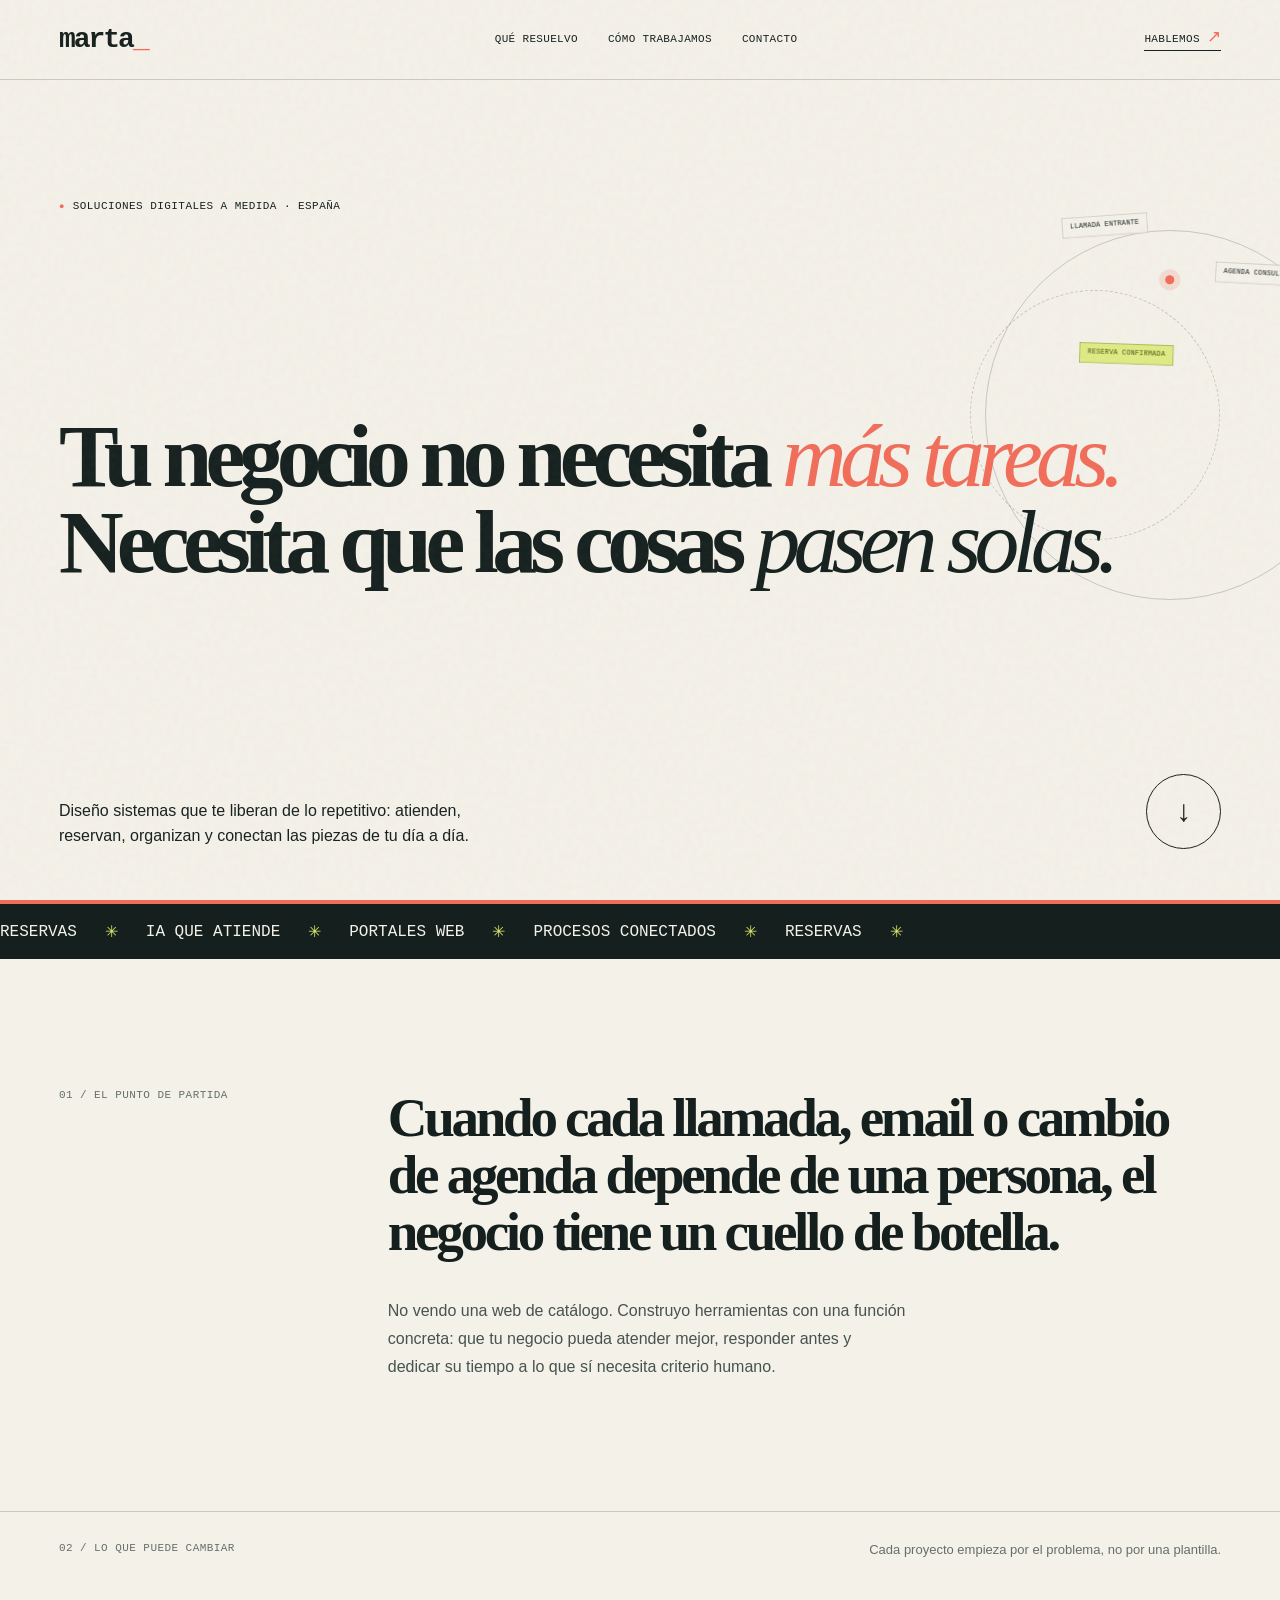
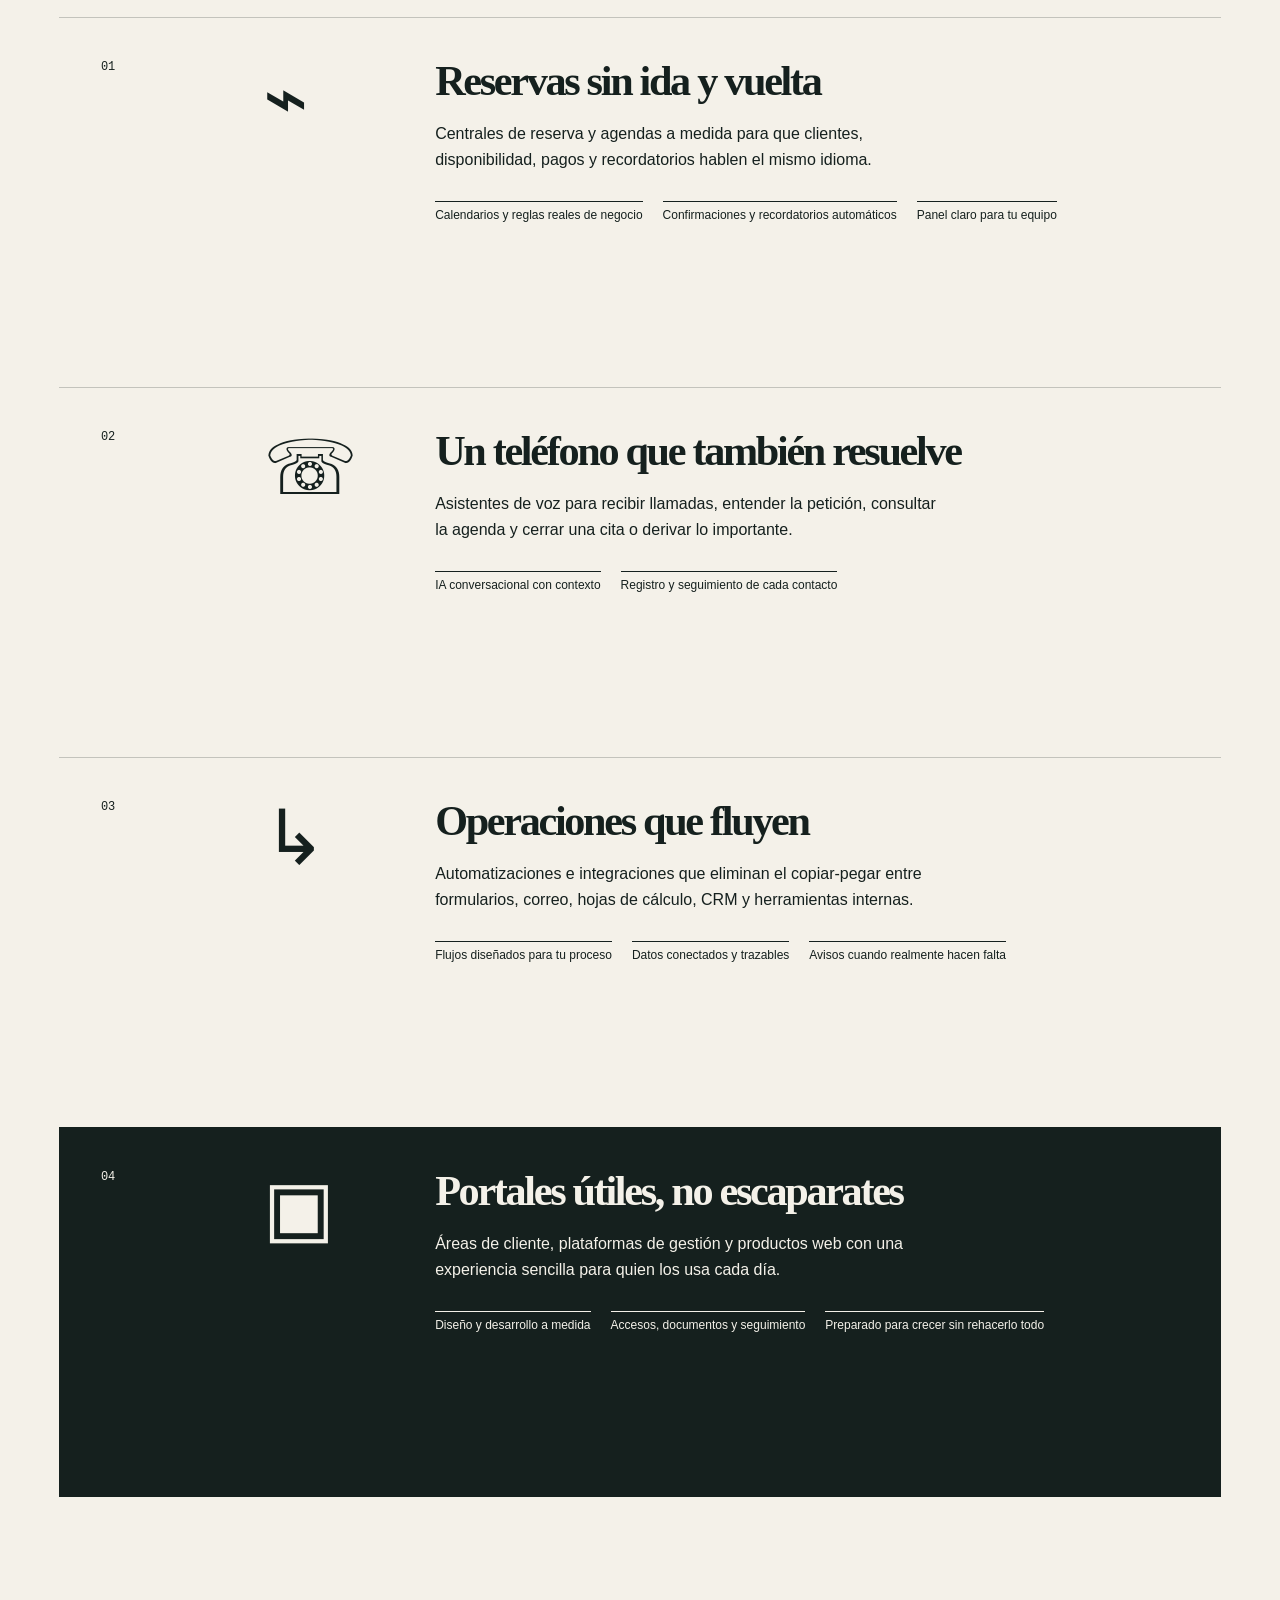
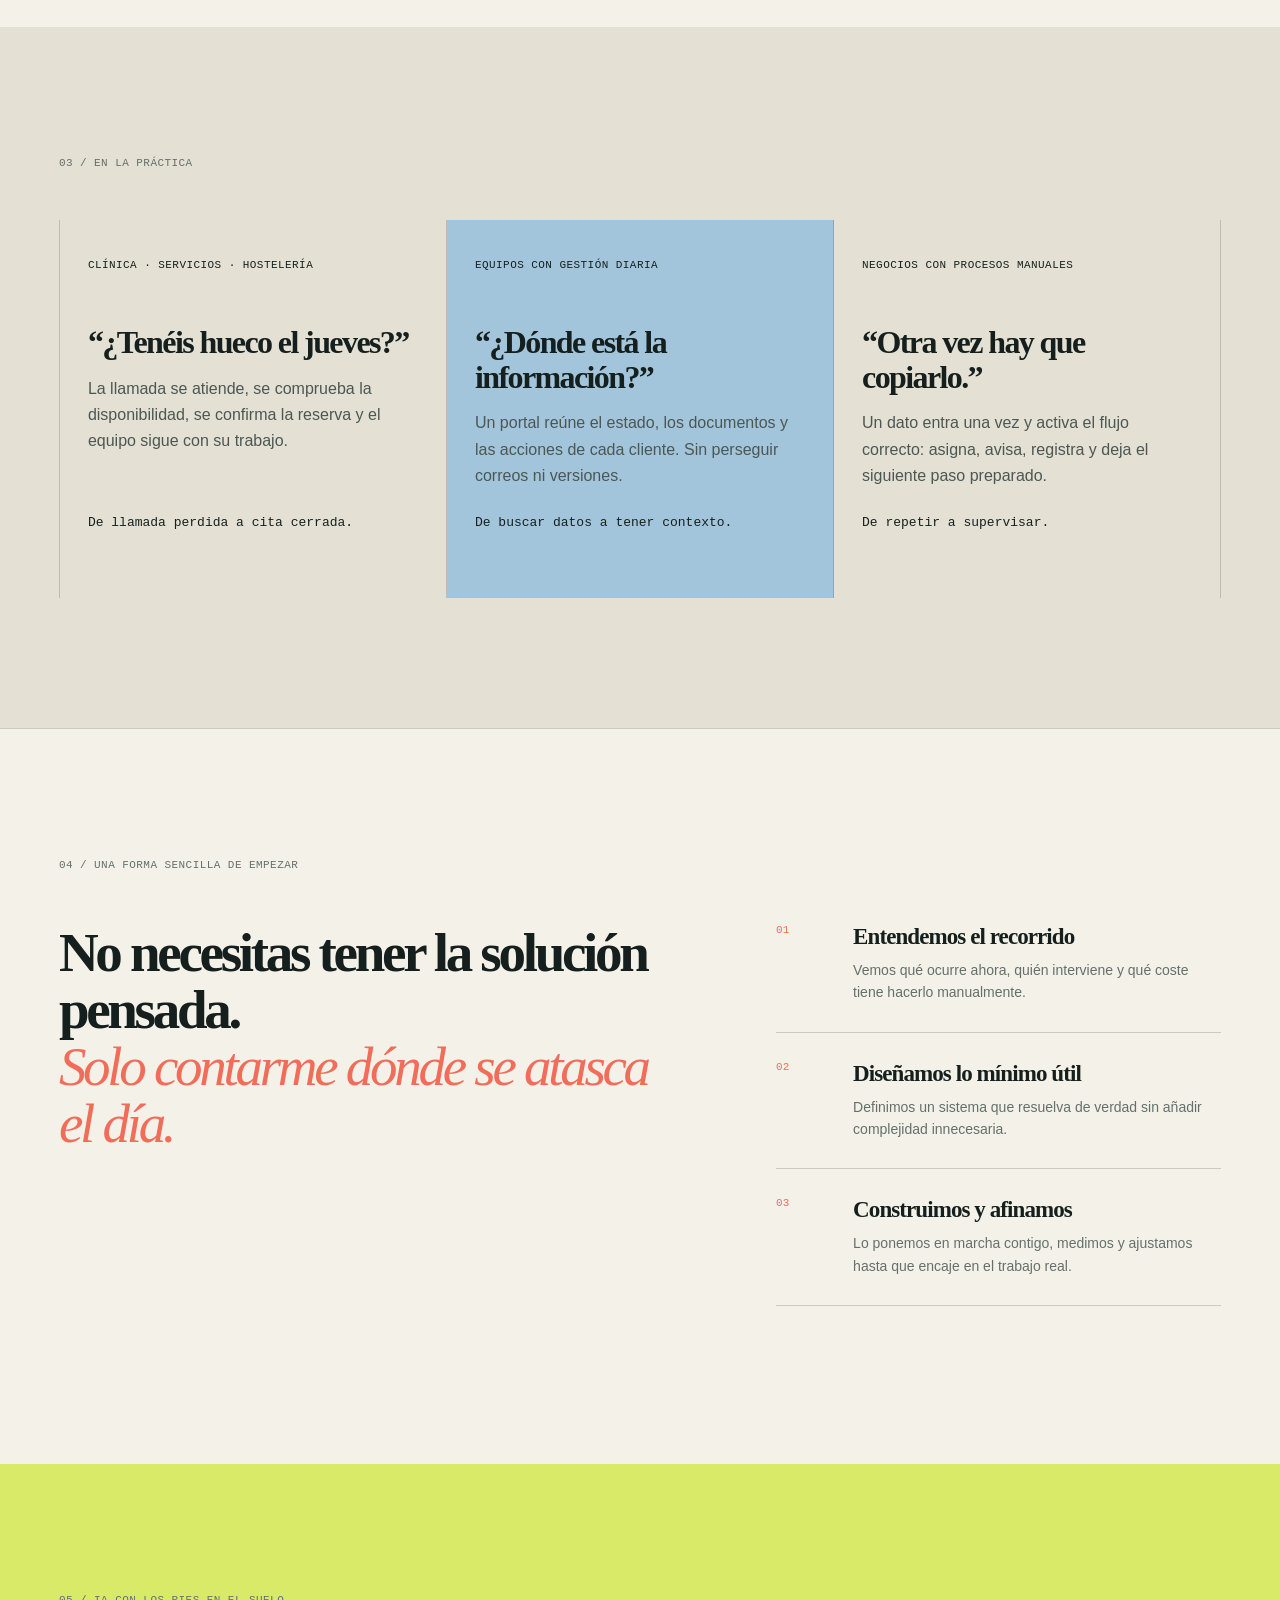
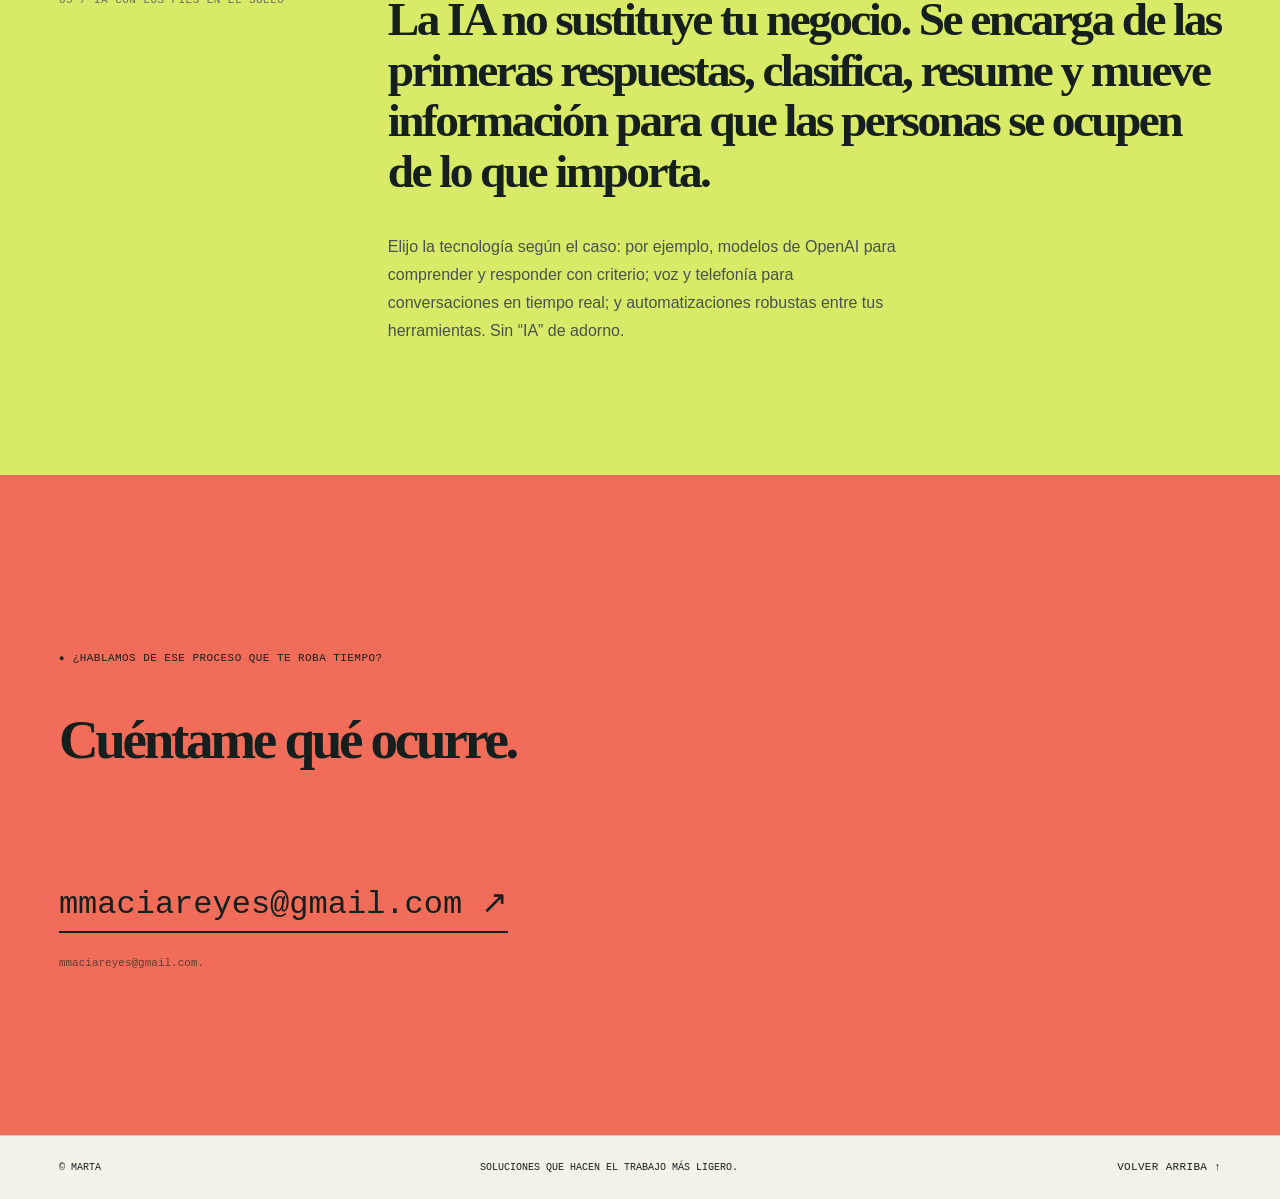
==== commit 6a095040: "Update index.html" ====
--- a/index.html
+++ b/index.html
@@ -16,6 +16,9 @@
     <link rel="preconnect" href="https://fonts.gstatic.com" crossorigin />
     <link href="https://fonts.googleapis.com/css2?family=DM+Mono:wght@400;500&family=Fraunces:opsz,wght@9..144,500;9..144,600;9..144,700&family=Manrope:wght@400;500;600;700&display=swap" rel="stylesheet" />
     <link rel="stylesheet" href="styles.css" />
+    <style>
+      .hero h1,.hero-bottom{position:relative;z-index:1}.system-pulse{position:absolute;right:-25px;top:120px;width:320px;height:230px;z-index:0;transform:scale(.76);transform-origin:top right}.pulse-dot{position:absolute;left:136px;top:99px;width:12px;height:12px;border-radius:50%;background:#f16d59;box-shadow:0 0 0 8px rgba(241,109,89,.16);animation:pulse 2.2s ease-out infinite}.pulse-label{position:absolute;padding:8px 10px;background:rgba(244,241,233,.8);border:1px solid rgba(21,32,30,.19);backdrop-filter:blur(7px);font:500 9px/1 'DM Mono',monospace;text-transform:uppercase;letter-spacing:.03em;white-space:nowrap}.pulse-call{left:0;top:20px;transform:rotate(-4deg)}.pulse-calendar{right:0;top:84px;transform:rotate(3deg)}.pulse-done{left:23px;bottom:14px;transform:rotate(2deg);color:#43550d;border-color:rgba(67,85,13,.4);background:rgba(217,233,104,.78)}.marquee{border-top:4px solid #f16d59}.service-card{transition:background .35s ease,padding .35s ease}.service-card:hover{padding-left:54px}.scenario{transition:transform .3s ease,box-shadow .3s ease}.scenario:hover{transform:translateY(-9px);box-shadow:0 14px 0 rgba(21,32,30,.12)}@keyframes pulse{0%,100%{transform:scale(.84);opacity:.55}55%{transform:scale(1.26);opacity:1}}@media(max-width:760px){.system-pulse{transform:scale(.62);transform-origin:top right;right:-45px;top:120px}.service-card:hover{padding-left:10px}.scenario:hover{transform:none;box-shadow:none}}
+    </style>
     <script type="application/ld+json">
       {"@context":"https://schema.org","@type":"ProfessionalService","name":"Marta · Soluciones digitales a medida","description":"Automatización de procesos, centrales de reserva, agentes de IA y desarrollo de portales web a medida.","areaServed":"España","serviceType":["Automatización con IA","Desarrollo web a medida","Sistemas de reservas","Integraciones de negocio"]}
     </script>
@@ -41,6 +44,12 @@
           <a class="round-link" href="#servicios" aria-label="Ver soluciones"><span>↓</span></a>
         </div>
         <div class="signal signal-one"></div><div class="signal signal-two"></div>
+        <div class="system-pulse" aria-hidden="true">
+          <span class="pulse-label pulse-call">Llamada entrante</span>
+          <span class="pulse-dot"></span>
+          <span class="pulse-label pulse-calendar">Agenda consultada</span>
+          <span class="pulse-label pulse-done">Reserva confirmada</span>
+        </div>
       </section>
 
       <section class="marquee" aria-label="Áreas de trabajo">
--- a/styles.css
+++ b/styles.css
@@ -1,87 +1 @@
-:root {
-  --white: #fbfcff;
-  --ink: #111317;
-  --muted: #5f6873;
-  --blue: #2455f5;
-  --line: #d8dde5;
-}
-
-* { box-sizing: border-box; }
-html { scroll-behavior: smooth; }
-body { margin: 0; color: var(--ink); background: var(--white); font-family: "Avenir Next", "Helvetica Neue", sans-serif; line-height: 1.45; }
-a { color: inherit; }
-h1, h2, h3, p { margin-top: 0; }
-
-.topbar { display: grid; grid-template-columns: 1fr auto 1fr; align-items: center; min-height: 4.4rem; padding: 0 clamp(1rem, 4vw, 4rem); border-bottom: 1px solid var(--line); }
-.wordmark { font-family: Georgia, "Times New Roman", serif; font-size: 1.7rem; font-weight: 700; letter-spacing: -.1em; text-decoration: none; }
-.wordmark span { color: var(--blue); }
-.topbar p, .section-label, .eyebrow, .location-line { font-size: .69rem; font-weight: 800; letter-spacing: .11em; text-transform: uppercase; }
-.topbar p { margin: 0; color: var(--muted); }
-.top-email { justify-self: end; font-size: .78rem; font-weight: 800; text-decoration: none; }
-.top-email span { color: var(--blue); font-size: 1.05rem; }
-
-.intro { padding: clamp(1.2rem, 3vw, 2.4rem) clamp(1rem, 7vw, 7rem) clamp(4rem, 8vw, 7.5rem); }
-.location-line { display: flex; justify-content: space-between; gap: 1rem; color: var(--muted); }
-.location-line span:first-child { color: var(--ink); }
-.intro-layout { display: grid; grid-template-columns: minmax(0, 1.35fr) minmax(15rem, .65fr); align-items: end; gap: clamp(2rem, 6vw, 7rem); max-width: 88rem; margin-top: clamp(4rem, 9vw, 8rem); }
-.intro-copy { max-width: 62rem; }
-.intro-portrait { width: min(100%, 25rem); margin: 0 0 .2rem auto; border: 1px solid var(--line); background: #e8efff; aspect-ratio: 1 / 1.08; overflow: hidden; }
-.intro-portrait img { display: block; width: 100%; height: 100%; object-fit: cover; object-position: center top; filter: saturate(.93) contrast(1.02); }
-.eyebrow { margin-bottom: 1.1rem; color: var(--blue); }
-h1 { max-width: 9.5ch; margin-bottom: 1.8rem; font-family: Georgia, "Times New Roman", serif; font-size: clamp(4rem, 9vw, 9.3rem); font-weight: 400; line-height: .84; letter-spacing: -.07em; }
-h1 em { color: var(--blue); font-style: italic; }
-.summary { max-width: 37rem; color: var(--muted); font-size: clamp(1.02rem, 1.55vw, 1.25rem); }
-.main-action { display: inline-flex; align-items: center; gap: .65rem; margin-top: 1.9rem; padding: .8rem 0; border-bottom: 2px solid var(--blue); font-size: .84rem; font-weight: 800; text-decoration: none; transition: color 160ms ease, gap 160ms ease; }
-.main-action:hover { gap: 1rem; color: var(--blue); }
-
-.statement { display: grid; min-height: min(50vw, 46rem); align-content: center; justify-items: center; padding: clamp(5rem, 12vw, 11rem) 1rem; color: var(--white); background: var(--blue); text-align: center; }
-.statement p { margin-bottom: 1.8rem; font-family: Georgia, "Times New Roman", serif; font-size: clamp(4rem, 10vw, 10rem); line-height: .8; letter-spacing: -.075em; }
-.statement span { font-size: .7rem; font-weight: 800; letter-spacing: .11em; text-transform: uppercase; }
-
-.services, .about, .contact { display: grid; grid-template-columns: minmax(10rem, .27fr) minmax(0, 1fr); gap: clamp(2rem, 8vw, 9rem); padding: clamp(5rem, 10vw, 9rem) clamp(1rem, 7vw, 7rem); border-bottom: 1px solid var(--line); }
-.section-label { margin: 0; color: var(--blue); }
-.services-content h2, .about h2, .contact h2 { max-width: 11ch; margin-bottom: clamp(3rem, 6vw, 5.3rem); font-family: Georgia, "Times New Roman", serif; font-size: clamp(3rem, 5.8vw, 6.1rem); font-weight: 400; line-height: .88; letter-spacing: -.06em; }
-.service-list { border-top: 2px solid var(--ink); }
-.service-list article { display: grid; grid-template-columns: minmax(0, 1fr) auto; gap: 1rem; padding: 1.65rem 0; border-bottom: 1px solid var(--line); }
-.service-list h3 { margin-bottom: .35rem; font-size: 1rem; }
-.service-list p { max-width: 34rem; margin-bottom: 0; color: var(--muted); font-size: 1rem; }
-.service-list article > span { align-self: center; color: var(--blue); font-size: 1.45rem; transition: transform 160ms ease; }
-.service-list article:hover > span { transform: translate(3px, -3px); }
-
-.about { background: var(--ink); color: var(--white); border-color: #333942; }
-.about .section-label { color: #9db2ff; }
-.about-copy > p { max-width: 42rem; margin-bottom: 2.2rem; color: #c6cbd2; font-size: clamp(1.05rem, 1.55vw, 1.28rem); }
-.expertise { display: flex; flex-wrap: wrap; gap: .5rem; max-width: 43rem; }
-.expertise span { padding: .48rem .65rem; border: 1px solid #717883; font-size: .72rem; font-weight: 800; }
-
-.contact { background: var(--white); }
-.contact h2 { max-width: 13ch; margin-bottom: 0; }
-.contact-actions { max-width: 32rem; padding-top: .35rem; }
-.contact-actions > p:first-child { color: var(--muted); font-size: 1.1rem; }
-.email-link { display: inline-flex; gap: .65rem; margin-top: 1.8rem; color: var(--blue); font-size: clamp(1.45rem, 2.5vw, 2.4rem); font-weight: 800; text-decoration: none; overflow-wrap: anywhere; }
-.copy-button { display: block; margin-top: 1.2rem; padding: 0; color: var(--ink); background: transparent; border: 0; border-bottom: 1px solid var(--ink); font: inherit; font-size: .75rem; font-weight: 800; cursor: pointer; }
-.copy-button:hover { color: var(--blue); border-color: var(--blue); }
-.copy-status { min-height: 1.2rem; margin: .65rem 0 0; font-size: .75rem; font-weight: 700; }
-
-footer { display: flex; justify-content: space-between; gap: 1rem; padding: 1rem clamp(1rem, 7vw, 7rem); color: #c6cbd2; background: var(--ink); font-size: .72rem; }
-footer p { margin: 0; }
-
-@media (max-width: 760px) {
-  .topbar { grid-template-columns: 1fr auto; }
-  .topbar > p { display: none; }
-  .services, .about, .contact { grid-template-columns: 1fr; }
-  .intro-layout { grid-template-columns: 1fr; margin-top: 4.2rem; gap: 2.25rem; }
-  .intro-portrait { width: min(17rem, 70vw); margin: 0; order: -1; }
-  .services, .about, .contact { gap: 2.5rem; }
-  .services-content h2, .about h2 { margin-bottom: 2.8rem; }
-}
-
-@media (max-width: 460px) {
-  .top-email { font-size: .7rem; }
-  .location-line { flex-direction: column; gap: .4rem; }
-  h1 { font-size: clamp(3.55rem, 17vw, 4.9rem); }
-  .statement { min-height: 30rem; }
-  .statement p { font-size: clamp(4rem, 18vw, 5.3rem); }
-  .email-link { font-size: 1.32rem; }
-  footer { flex-direction: column; }
-}
+:root{--paper:#f4f1e9;--ink:#15201e;--muted:#64706c;--coral:#f16d59;--blue:#a3c5dc;--lime:#d9e968;--line:rgba(21,32,30,.19)}*{box-sizing:border-box}html{scroll-behavior:smooth}body{margin:0;background:var(--paper);color:var(--ink);font-family:Manrope,sans-serif;font-size:16px}.grain{pointer-events:none;position:fixed;inset:0;z-index:10;opacity:.14;background-image:url("data:image/svg+xml,%3Csvg viewBox='0 0 180 180' xmlns='http://www.w3.org/2000/svg'%3E%3Cfilter id='n'%3E%3CfeTurbulence type='fractalNoise' baseFrequency='.8' numOctaves='4' stitchTiles='stitch'/%3E%3C/filter%3E%3Crect width='100%25' height='100%25' filter='url(%23n)' opacity='.32'/%3E%3C/svg%3E")}.site-header{height:80px;display:flex;align-items:center;justify-content:space-between;padding:0 4.6vw;border-bottom:1px solid var(--line);position:relative;z-index:2}.brand{font:600 28px/1 'DM Mono',monospace;color:var(--ink);text-decoration:none;letter-spacing:-2px}.brand span{color:var(--coral)}nav{display:flex;gap:30px}nav a,.header-cta,footer a{font:500 11px/1 'DM Mono',monospace;text-transform:uppercase;letter-spacing:.03em;color:var(--ink);text-decoration:none}.header-cta{border-bottom:1px solid var(--ink);padding-bottom:4px}.header-cta span{color:var(--coral);font-size:17px}.hero{min-height:calc(100vh - 80px);padding:8.5vw 4.6vw 4vw;position:relative;overflow:hidden;display:flex;flex-direction:column;justify-content:space-between}.eyebrow,.section-label,.scenario-type{font:500 11px/1.2 'DM Mono',monospace;letter-spacing:.04em;text-transform:uppercase}.eyebrow:before{content:'●';color:var(--coral);font-size:9px;margin-right:8px}.hero h1{font:600 clamp(3.15rem,7vw,7.6rem)/.96 Fraunces,serif;letter-spacing:-.075em;max-width:1120px;margin:30px 0}.hero h1 em,.method h2 em,.contact h2 em{font-weight:500;color:var(--coral)}.hero h1 span{font-style:italic;font-weight:500}.hero-bottom{display:flex;justify-content:space-between;align-items:end;gap:30px}.hero-bottom p{max-width:450px;line-height:1.6;margin:0}.round-link{width:75px;height:75px;border:1px solid var(--ink);border-radius:50%;display:grid;place-items:center;text-decoration:none;color:var(--ink);font-size:30px;transition:.25s}.round-link:hover{background:var(--ink);color:var(--paper);transform:rotate(-12deg)}.signal{position:absolute;border:1px solid rgba(21,32,30,.2);border-radius:50%;pointer-events:none}.signal-one{width:370px;height:370px;right:-75px;top:150px}.signal-two{width:250px;height:250px;right:60px;top:210px;border-style:dashed}.marquee{overflow:hidden;background:var(--ink);color:var(--paper);padding:18px 0;white-space:nowrap}.marquee div{display:flex;width:max-content;gap:28px;align-items:center;animation:scroll 24s linear infinite}.marquee span{font:500 16px 'DM Mono',monospace}.marquee i{color:var(--lime);font-style:normal}.section-pad{padding:130px 4.6vw}.intro{display:grid;grid-template-columns:24% 1fr;gap:50px}.section-label{color:var(--muted);margin:0}.intro h2,.method h2,.contact h2{font:600 clamp(2.3rem,4.3vw,5rem)/1.04 Fraunces,serif;letter-spacing:-.06em;margin:0;max-width:1000px}.body-copy{max-width:520px;line-height:1.75;color:#46534f;margin:36px 0 0}.services{border-top:1px solid var(--line);padding-top:30px}.section-top{display:flex;justify-content:space-between;margin-bottom:60px}.small-note{font-size:13px;color:var(--muted);margin:0}.service-card{min-height:370px;display:grid;grid-template-columns:15% 16% 1fr;padding:42px;border-top:1px solid rgba(21,32,30,.22);position:relative}.service-card:last-child{border-bottom:1px solid rgba(21,32,30,.22)}.card-number{font:500 12px 'DM Mono',monospace}.card-icon{font:500 76px/1 Fraunces,serif}.card-content h3{font:600 clamp(2rem,3.3vw,3.8rem)/1 Fraunces,serif;letter-spacing:-.055em;margin:0}.card-content p{max-width:510px;line-height:1.65;margin:19px 0 27px}.card-content ul{list-style:none;padding:0;margin:0;display:flex;gap:20px;flex-wrap:wrap}.card-content li{font-size:12px;border-top:1px solid currentColor;padding-top:6px}.coral:hover{background:var(--coral)}.blue:hover{background:var(--blue)}.lime:hover{background:var(--lime)}.ink{background:var(--ink);color:var(--paper)}.ink:hover{background:#293b37}.proof{background:#e5e0d4}.proof-grid{display:grid;grid-template-columns:repeat(3,1fr);margin-top:50px;border-left:1px solid var(--line)}.scenario{padding:28px 28px 65px;border-right:1px solid var(--line);min-height:360px;display:flex;flex-direction:column}.scenario h3{font:600 32px/1.08 Fraunces,serif;letter-spacing:-.05em;margin:42px 0 16px}.scenario p:not(.scenario-type){line-height:1.65;color:#4b5753;margin:0}.scenario b{font:500 13px/1.4 'DM Mono',monospace;margin-top:auto;padding-top:25px}.scenario.featured{background:var(--blue)}.method{border-top:1px solid var(--line)}.method-layout{display:grid;grid-template-columns:1.15fr .85fr;gap:9vw;margin-top:52px}.method ol{margin:0;padding:0;list-style:none}.method li{display:grid;grid-template-columns:62px 1fr;gap:15px;padding:0 0 28px;margin-bottom:28px;border-bottom:1px solid var(--line)}.method li>span{font:500 11px 'DM Mono',monospace;color:var(--coral)}.method h3{font:600 23px Fraunces,serif;letter-spacing:-.04em;margin:0}.method li p{font-size:14px;line-height:1.6;color:var(--muted);margin:9px 0 0}.ai-note{background:var(--lime);display:grid;grid-template-columns:24% 1fr;gap:50px}.big-copy{font:600 clamp(2rem,3.7vw,4.2rem)/1.07 Fraunces,serif;letter-spacing:-.055em;max-width:950px;margin:0}.contact{padding:13vw 4.6vw 8vw;background:var(--coral);min-height:660px;display:flex;flex-direction:column;align-items:flex-start}.contact .eyebrow:before{color:var(--ink)}.contact h2{margin:35px 0 60px}.contact-mail{font:500 clamp(1.2rem,2.5vw,2.7rem)/1 'DM Mono',monospace;color:var(--ink);text-decoration:none;border-bottom:2px solid var(--ink);padding-bottom:10px}.contact-mail span{font-family:Fraunces,serif}.contact-hint{font:11px 'DM Mono',monospace;margin-top:24px;opacity:.65}footer{padding:26px 4.6vw;display:flex;justify-content:space-between;font:10px 'DM Mono',monospace;text-transform:uppercase;border-top:1px solid rgba(21,32,30,.2)}.reveal{animation:up .8s both}.delay-1{animation-delay:.12s}.delay-2{animation-delay:.24s}@keyframes up{from{opacity:0;transform:translateY(22px)}to{opacity:1;transform:none}}@keyframes scroll{to{transform:translateX(-42%)}}@media(max-width:760px){.site-header{height:66px;padding:0 6vw}nav{display:none}.header-cta{font-size:10px}.hero{min-height:720px;padding:18vw 6vw 8vw}.hero h1{font-size:clamp(3.1rem,14vw,5rem)}.hero-bottom{align-items:flex-end}.hero-bottom p{font-size:14px}.signal-one{width:250px;height:250px;right:-100px;top:100px}.signal-two{width:160px;height:160px;right:-12px;top:145px}.section-pad{padding:82px 6vw}.intro,.ai-note{grid-template-columns:1fr;gap:30px}.section-top{margin-bottom:32px}.small-note{display:none}.service-card{display:block;padding:28px 0;min-height:0}.card-number{margin-bottom:18px}.card-icon{position:absolute;right:5px;top:22px;font-size:54px}.card-content h3{font-size:2.45rem;max-width:330px}.card-content ul{gap:11px}.card-content li{font-size:10px}.proof-grid{grid-template-columns:1fr}.scenario{min-height:270px;border-bottom:1px solid var(--line)}.method-layout{grid-template-columns:1fr;gap:45px;margin-top:35px}.contact{padding:26vw 6vw 15vw;min-height:580px}.contact h2{font-size:3.3rem}footer{padding:20px 6vw;gap:12px;flex-wrap:wrap;font-size:9px}}
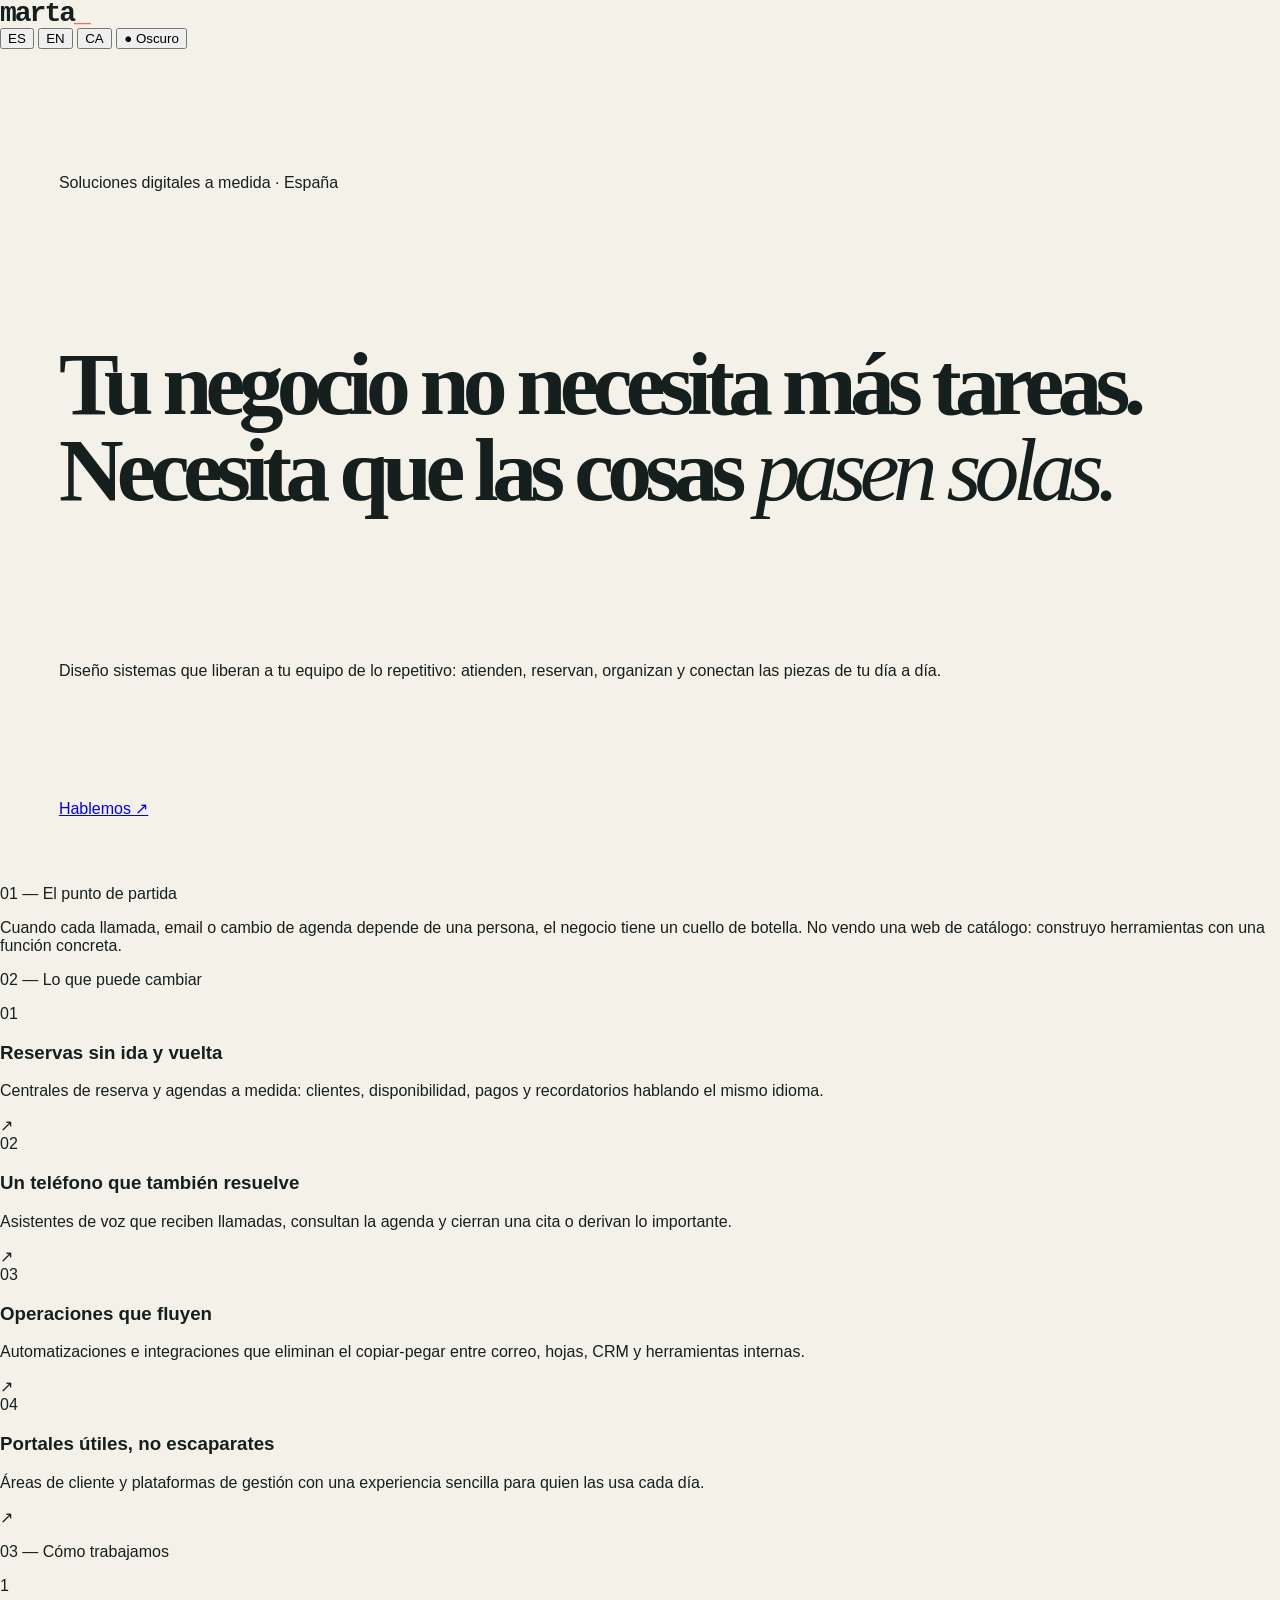
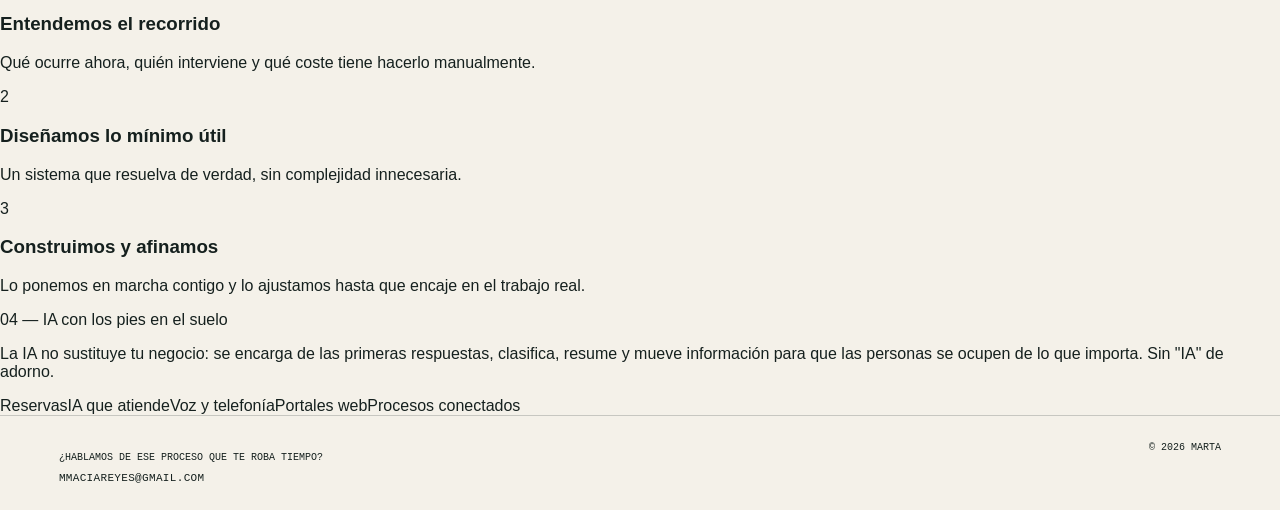
==== commit f2ec6c18: "Update index.html" ====
--- a/index.html
+++ b/index.html
@@ -1,118 +1,51 @@
 <!doctype html>
 <html lang="es">
-  <head>
-    <meta charset="UTF-8" />
-    <meta name="viewport" content="width=device-width, initial-scale=1.0" />
-    <meta name="description" content="Soluciones digitales a medida: reservas, automatización de procesos, agentes de IA y portales web que reducen trabajo repetitivo." />
-    <meta name="keywords" content="automatización IA, central de reservas, desarrollo web a medida, agentes telefónicos, Twilio, OpenAI, software a medida" />
-    <meta name="author" content="Marta" />
-    <meta name="robots" content="index, follow" />
-    <meta property="og:type" content="website" />
-    <meta property="og:title" content="Marta · Sistemas que trabajan contigo" />
-    <meta property="og:description" content="Reservas, atención y procesos internos que se resuelven solos." />
-    <meta name="theme-color" content="#f4f1e9" />
-    <title>Marta · Sistemas que trabajan contigo</title>
-    <link rel="preconnect" href="https://fonts.googleapis.com" />
-    <link rel="preconnect" href="https://fonts.gstatic.com" crossorigin />
-    <link href="https://fonts.googleapis.com/css2?family=DM+Mono:wght@400;500&family=Fraunces:opsz,wght@9..144,500;9..144,600;9..144,700&family=Manrope:wght@400;500;600;700&display=swap" rel="stylesheet" />
-    <link rel="stylesheet" href="styles.css" />
-    <style>
-      .hero h1,.hero-bottom{position:relative;z-index:1}.system-pulse{position:absolute;right:-25px;top:120px;width:320px;height:230px;z-index:0;transform:scale(.76);transform-origin:top right}.pulse-dot{position:absolute;left:136px;top:99px;width:12px;height:12px;border-radius:50%;background:#f16d59;box-shadow:0 0 0 8px rgba(241,109,89,.16);animation:pulse 2.2s ease-out infinite}.pulse-label{position:absolute;padding:8px 10px;background:rgba(244,241,233,.8);border:1px solid rgba(21,32,30,.19);backdrop-filter:blur(7px);font:500 9px/1 'DM Mono',monospace;text-transform:uppercase;letter-spacing:.03em;white-space:nowrap}.pulse-call{left:0;top:20px;transform:rotate(-4deg)}.pulse-calendar{right:0;top:84px;transform:rotate(3deg)}.pulse-done{left:23px;bottom:14px;transform:rotate(2deg);color:#43550d;border-color:rgba(67,85,13,.4);background:rgba(217,233,104,.78)}.marquee{border-top:4px solid #f16d59}.service-card{transition:background .35s ease,padding .35s ease}.service-card:hover{padding-left:54px}.scenario{transition:transform .3s ease,box-shadow .3s ease}.scenario:hover{transform:translateY(-9px);box-shadow:0 14px 0 rgba(21,32,30,.12)}@keyframes pulse{0%,100%{transform:scale(.84);opacity:.55}55%{transform:scale(1.26);opacity:1}}@media(max-width:760px){.system-pulse{transform:scale(.62);transform-origin:top right;right:-45px;top:120px}.service-card:hover{padding-left:10px}.scenario:hover{transform:none;box-shadow:none}}
-    </style>
-    <script type="application/ld+json">
-      {"@context":"https://schema.org","@type":"ProfessionalService","name":"Marta · Soluciones digitales a medida","description":"Automatización de procesos, centrales de reserva, agentes de IA y desarrollo de portales web a medida.","areaServed":"España","serviceType":["Automatización con IA","Desarrollo web a medida","Sistemas de reservas","Integraciones de negocio"]}
-    </script>
-  </head>
-  <body>
-    <div class="grain"></div>
-    <header class="site-header">
-      <a class="brand" href="#inicio" aria-label="Ir al inicio">marta<span>_</span></a>
-      <nav aria-label="Navegación principal">
-        <a href="#servicios">Qué resuelvo</a>
-        <a href="#metodo">Cómo trabajamos</a>
-        <a href="#contacto">Contacto</a>
-      </nav>
-      <a class="header-cta" href="#contacto">Hablemos <span>↗</span></a>
-    </header>
-
-    <main id="inicio">
-      <section class="hero">
-        <p class="eyebrow reveal">Soluciones digitales a medida · España</p>
-        <h1 class="reveal delay-1">Tu negocio no necesita <em>más tareas.</em><br />Necesita que las cosas <span>pasen solas.</span></h1>
-        <div class="hero-bottom reveal delay-2">
-          <p>Diseño sistemas que te liberan de lo repetitivo: atienden, reservan, organizan y conectan las piezas de tu día a día.</p>
-          <a class="round-link" href="#servicios" aria-label="Ver soluciones"><span>↓</span></a>
-        </div>
-        <div class="signal signal-one"></div><div class="signal signal-two"></div>
-        <div class="system-pulse" aria-hidden="true">
-          <span class="pulse-label pulse-call">Llamada entrante</span>
-          <span class="pulse-dot"></span>
-          <span class="pulse-label pulse-calendar">Agenda consultada</span>
-          <span class="pulse-label pulse-done">Reserva confirmada</span>
-        </div>
-      </section>
-
-      <section class="marquee" aria-label="Áreas de trabajo">
-        <div><span>RESERVAS</span><i>✳</i><span>IA QUE ATIENDE</span><i>✳</i><span>PORTALES WEB</span><i>✳</i><span>PROCESOS CONECTADOS</span><i>✳</i><span>RESERVAS</span><i>✳</i></div>
-      </section>
-
-      <section class="intro section-pad">
-        <p class="section-label">01 / EL PUNTO DE PARTIDA</p>
-        <div>
-          <h2>Cuando cada llamada, email o cambio de agenda depende de una persona, el negocio tiene un cuello de botella.</h2>
-          <p class="body-copy">No vendo una web de catálogo. Construyo herramientas con una función concreta: que tu negocio pueda atender mejor, responder antes y dedicar su tiempo a lo que sí necesita criterio humano.</p>
-        </div>
-      </section>
-
-      <section class="services section-pad" id="servicios">
-        <div class="section-top"><p class="section-label">02 / LO QUE PUEDE CAMBIAR</p><p class="small-note">Cada proyecto empieza por el problema, no por una plantilla.</p></div>
-        <article class="service-card coral">
-          <div class="card-number">01</div><div class="card-icon">⌁</div>
-          <div class="card-content"><h3>Reservas sin ida y vuelta</h3><p>Centrales de reserva y agendas a medida para que clientes, disponibilidad, pagos y recordatorios hablen el mismo idioma.</p><ul><li>Calendarios y reglas reales de negocio</li><li>Confirmaciones y recordatorios automáticos</li><li>Panel claro para tu equipo</li></ul></div>
-        </article>
-        <article class="service-card blue">
-          <div class="card-number">02</div><div class="card-icon">☏</div>
-          <div class="card-content"><h3>Un teléfono que también resuelve</h3><p>Asistentes de voz para recibir llamadas, entender la petición, consultar la agenda y cerrar una cita o derivar lo importante.</p><ul><li>IA conversacional con contexto</li><li>Registro y seguimiento de cada contacto</li></ul></div>
-        </article>
-        <article class="service-card lime">
-          <div class="card-number">03</div><div class="card-icon">↳</div>
-          <div class="card-content"><h3>Operaciones que fluyen</h3><p>Automatizaciones e integraciones que eliminan el copiar-pegar entre formularios, correo, hojas de cálculo, CRM y herramientas internas.</p><ul><li>Flujos diseñados para tu proceso</li><li>Datos conectados y trazables</li><li>Avisos cuando realmente hacen falta</li></ul></div>
-        </article>
-        <article class="service-card ink">
-          <div class="card-number">04</div><div class="card-icon">▣</div>
-          <div class="card-content"><h3>Portales útiles, no escaparates</h3><p>Áreas de cliente, plataformas de gestión y productos web con una experiencia sencilla para quien los usa cada día.</p><ul><li>Diseño y desarrollo a medida</li><li>Accesos, documentos y seguimiento</li><li>Preparado para crecer sin rehacerlo todo</li></ul></div>
-        </article>
-      </section>
-
-      <section class="proof section-pad">
-        <p class="section-label">03 / EN LA PRÁCTICA</p>
-        <div class="proof-grid">
-          <div class="scenario"><p class="scenario-type">CLÍNICA · SERVICIOS · HOSTELERÍA</p><h3>“¿Tenéis hueco el jueves?”</h3><p>La llamada se atiende, se comprueba la disponibilidad, se confirma la reserva y el equipo sigue con su trabajo.</p><b>De llamada perdida a cita cerrada.</b></div>
-          <div class="scenario featured"><p class="scenario-type">EQUIPOS CON GESTIÓN DIARIA</p><h3>“¿Dónde está la información?”</h3><p>Un portal reúne el estado, los documentos y las acciones de cada cliente. Sin perseguir correos ni versiones.</p><b>De buscar datos a tener contexto.</b></div>
-          <div class="scenario"><p class="scenario-type">NEGOCIOS CON PROCESOS MANUALES</p><h3>“Otra vez hay que copiarlo.”</h3><p>Un dato entra una vez y activa el flujo correcto: asigna, avisa, registra y deja el siguiente paso preparado.</p><b>De repetir a supervisar.</b></div>
-        </div>
-      </section>
-
-      <section class="method section-pad" id="metodo">
-        <p class="section-label">04 / UNA FORMA SENCILLA DE EMPEZAR</p>
-        <div class="method-layout"><h2>No necesitas tener la solución pensada.<br /><em>Solo contarme dónde se atasca el día.</em></h2>
-          <ol><li><span>01</span><div><h3>Entendemos el recorrido</h3><p>Vemos qué ocurre ahora, quién interviene y qué coste tiene hacerlo manualmente.</p></div></li><li><span>02</span><div><h3>Diseñamos lo mínimo útil</h3><p>Definimos un sistema que resuelva de verdad sin añadir complejidad innecesaria.</p></div></li><li><span>03</span><div><h3>Construimos y afinamos</h3><p>Lo ponemos en marcha contigo, medimos y ajustamos hasta que encaje en el trabajo real.</p></div></li></ol>
-        </div>
-      </section>
-
-      <section class="ai-note section-pad">
-        <p class="section-label">05 / IA CON LOS PIES EN EL SUELO</p>
-        <div><p class="big-copy">La IA no sustituye tu negocio. Se encarga de las primeras respuestas, clasifica, resume y mueve información para que las personas se ocupen de lo que importa.</p><p class="body-copy">Elijo la tecnología según el caso: por ejemplo, modelos de OpenAI para comprender y responder con criterio; voz y telefonía para conversaciones en tiempo real; y automatizaciones robustas entre tus herramientas. Sin “IA” de adorno.</p></div>
-      </section>
-
-      <section class="contact" id="contacto">
-        <p class="eyebrow">¿Hablamos de ese proceso que te roba tiempo?</p>
-        <h2>Cuéntame qué ocurre.<br /><em>Le buscamos una salida.</em></h2>
-        <a class="contact-mail" href="mailto:mmaciareyes@gmail.com">mmaciareyes@gmail.com <span>↗</span></a>
-        <p class="contact-hint">mmaciareyes@gmail.com.</p>
-      </section>
-    </main>
-    <footer><span>© <span id="year"></span> Marta</span><span>Soluciones que hacen el trabajo más ligero.</span><a href="#inicio">Volver arriba ↑</a></footer>
-    <script src="script.js"></script>
-  </body>
+<head>
+<meta charset="utf-8">
+<meta name="viewport" content="width=device-width, initial-scale=1">
+<title>Marta — Soluciones digitales a medida</title>
+<meta name="description" content="Diseño sistemas que liberan a tu equipo de lo repetitivo: atienden, reservan, organizan y conectan tu día a día.">
+<link rel="preconnect" href="https://fonts.googleapis.com">
+<link rel="preconnect" href="https://fonts.gstatic.com" crossorigin>
+<link href="https://fonts.googleapis.com/css2?family=Space+Grotesk:wght@400;500;600;700&family=IBM+Plex+Mono:wght@400;500;600&display=swap" rel="stylesheet">
+<link rel="stylesheet" href="styles.css">
+<script>try{if(localStorage.getItem('marta_theme')==='dark')document.documentElement.setAttribute('data-theme','dark')}catch(e){}</script>
+</head>
+<body>
+<header class="top">
+<span class="brand">marta<span class="uacc">_</span></span>
+<div class="ctrl">
+<button class="lbtn" data-lang="es">ES</button>
+<button class="lbtn" data-lang="en">EN</button>
+<button class="lbtn" data-lang="ca">CA</button>
+<button class="tbtn" id="themeToggle" data-dark="● Oscuro" data-light="☀ Claro">● Oscuro</button>
+</div>
+</header>
+<main>
+<section class="hero">
+<p class="lab">Soluciones digitales a medida · España</p>
+<h1 class="h1">Tu negocio no necesita más tareas. Necesita que las cosas <span class="uacc">pasen solas.</span></h1>
+<p class="sum">Diseño sistemas que liberan a tu equipo de lo repetitivo: atienden, reservan, organizan y conectan las piezas de tu día a día.</p>
+<a class="cta" href="mailto:mmaciareyes@gmail.com">Hablemos ↗</a>
+</section>
+<section class="row"><p class="lab">01 — El punto de partida</p><p class="lead">Cuando cada llamada, email o cambio de agenda depende de una persona, el negocio tiene un cuello de botella. No vendo una web de catálogo: construyo herramientas con una función concreta.</p></section>
+<section class="row"><p class="lab">02 — Lo que puede cambiar</p><div class="svc">
+<article><span class="num">01</span><div><h3>Reservas sin ida y vuelta</h3><p>Centrales de reserva y agendas a medida: clientes, disponibilidad, pagos y recordatorios hablando el mismo idioma.</p></div><span class="arr">↗</span></article>
+<article><span class="num">02</span><div><h3>Un teléfono que también resuelve</h3><p>Asistentes de voz que reciben llamadas, consultan la agenda y cierran una cita o derivan lo importante.</p></div><span class="arr">↗</span></article>
+<article><span class="num">03</span><div><h3>Operaciones que fluyen</h3><p>Automatizaciones e integraciones que eliminan el copiar-pegar entre correo, hojas, CRM y herramientas internas.</p></div><span class="arr">↗</span></article>
+<article><span class="num">04</span><div><h3>Portales útiles, no escaparates</h3><p>Áreas de cliente y plataformas de gestión con una experiencia sencilla para quien las usa cada día.</p></div><span class="arr">↗</span></article>
+</div></section>
+<section class="row"><p class="lab">03 — Cómo trabajamos</p><div class="svc">
+<article><span class="num">1</span><div><h3>Entendemos el recorrido</h3><p>Qué ocurre ahora, quién interviene y qué coste tiene hacerlo manualmente.</p></div><span></span></article>
+<article><span class="num">2</span><div><h3>Diseñamos lo mínimo útil</h3><p>Un sistema que resuelva de verdad, sin complejidad innecesaria.</p></div><span></span></article>
+<article><span class="num">3</span><div><h3>Construimos y afinamos</h3><p>Lo ponemos en marcha contigo y lo ajustamos hasta que encaje en el trabajo real.</p></div><span></span></article>
+</div></section>
+<section class="row"><p class="lab">04 — IA con los pies en el suelo</p><div><p class="sum">La IA no sustituye tu negocio: se encarga de las primeras respuestas, clasifica, resume y mueve información para que las personas se ocupen de lo que importa. Sin "IA" de adorno.</p><div class="tags"><span>Reservas</span><span>IA que atiende</span><span>Voz y telefonía</span><span>Portales web</span><span>Procesos conectados</span></div></div></section>
+</main>
+<footer class="foot">
+<div><p class="flab">¿Hablamos de ese proceso que te roba tiempo?</p><a class="mail" href="mailto:mmaciareyes@gmail.com">mmaciareyes@gmail.com</a></div>
+<span class="flab" style="margin:0">© 2026 Marta</span>
+</footer>
+<script src="script.js"></script>
+</body>
 </html>
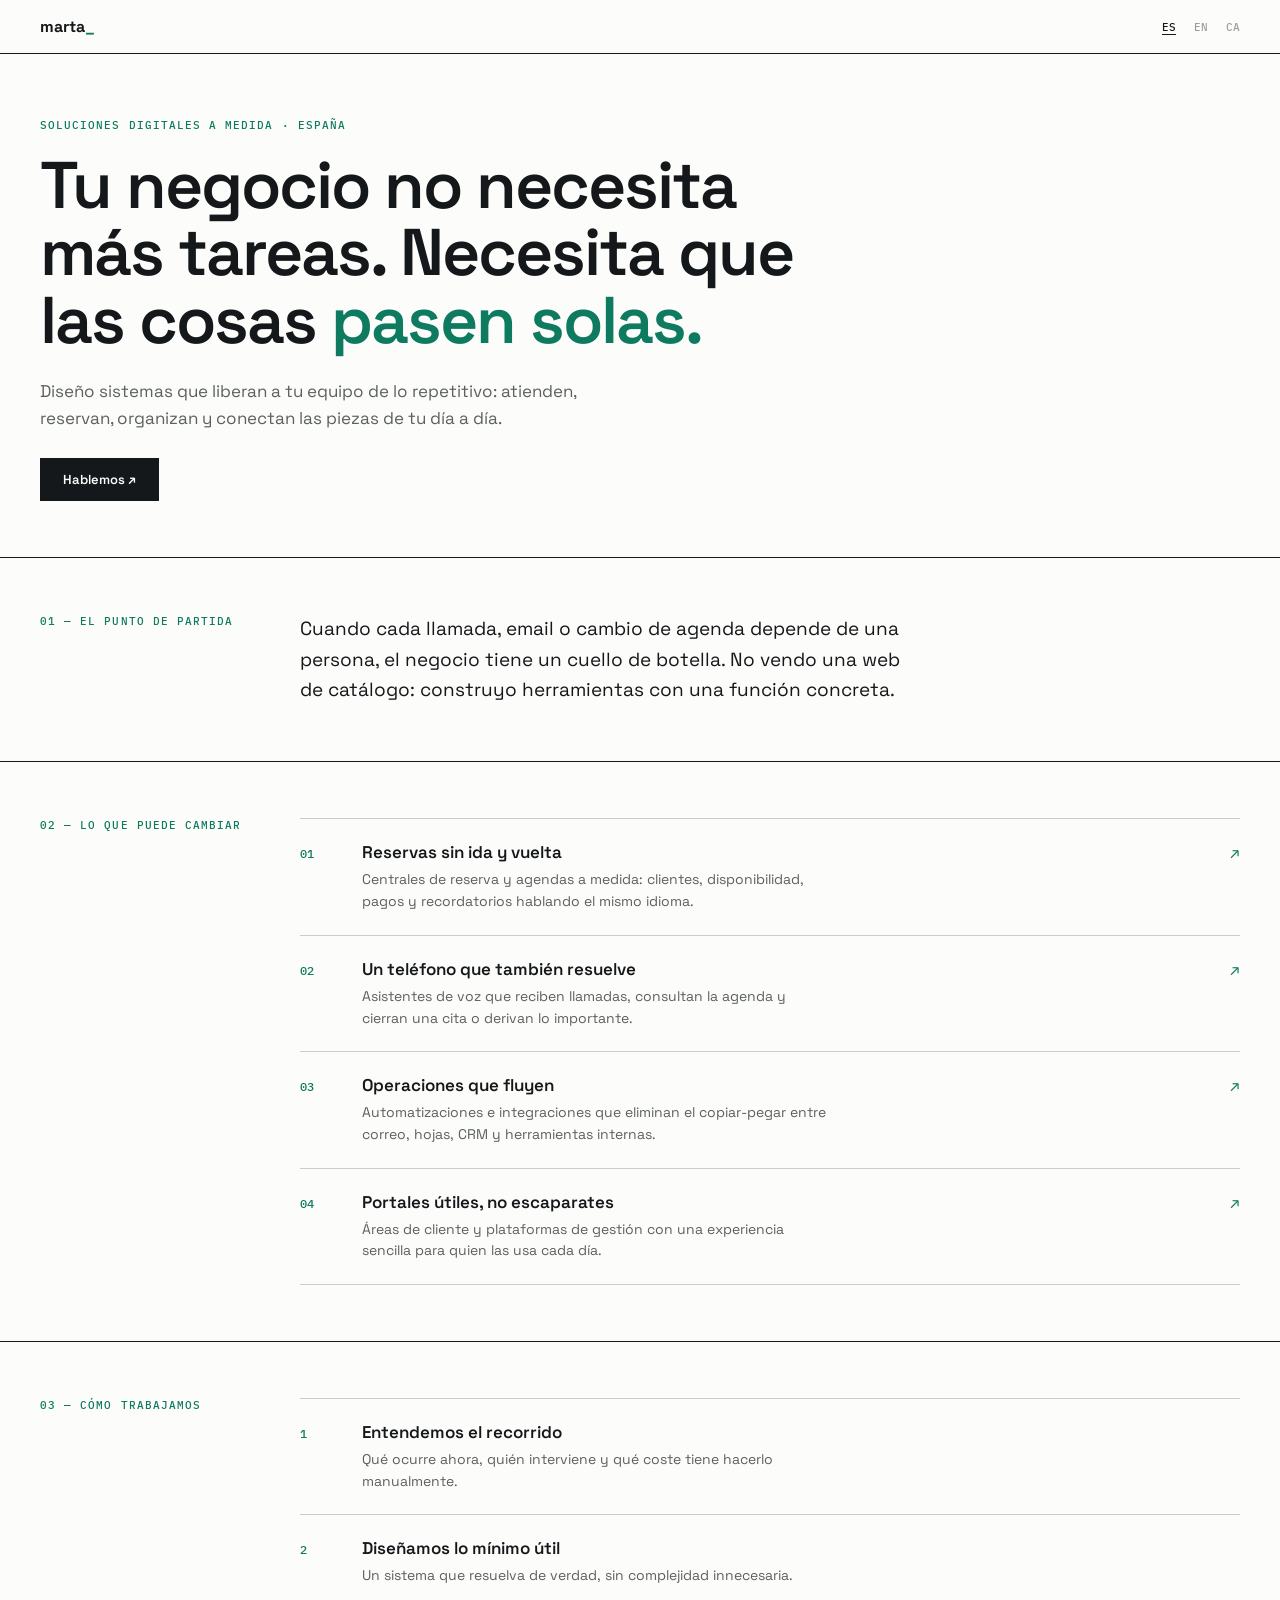
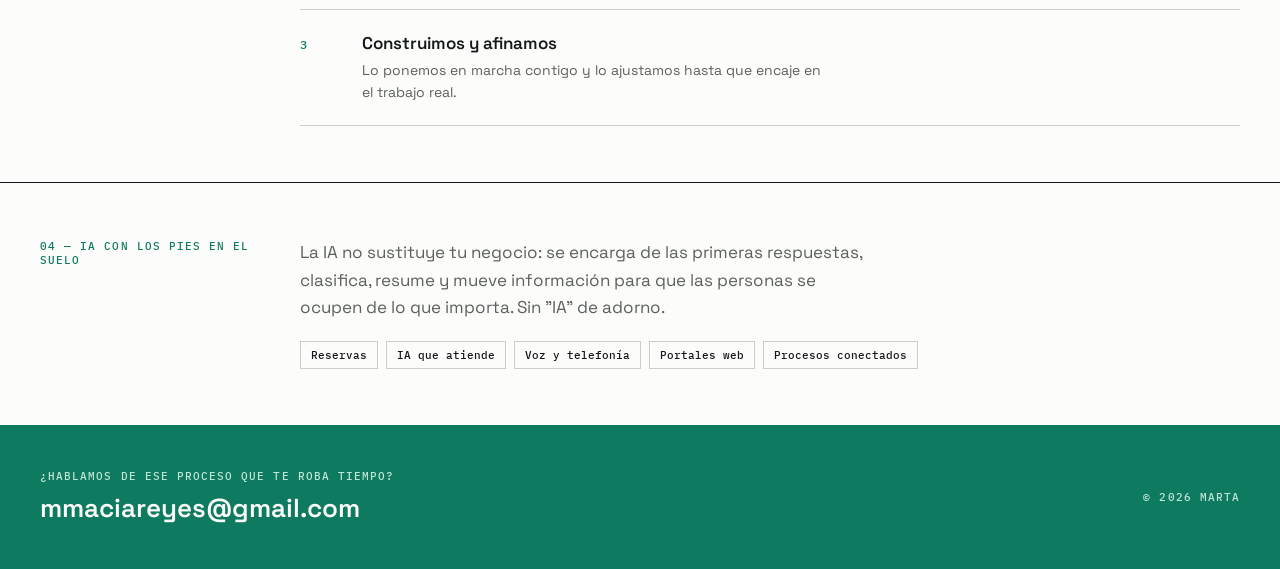
==== commit cde6891f: "Update index.html" ====
--- a/index.html
+++ b/index.html
@@ -9,7 +9,6 @@
 <link rel="preconnect" href="https://fonts.gstatic.com" crossorigin>
 <link href="https://fonts.googleapis.com/css2?family=Space+Grotesk:wght@400;500;600;700&family=IBM+Plex+Mono:wght@400;500;600&display=swap" rel="stylesheet">
 <link rel="stylesheet" href="styles.css">
-<script>try{if(localStorage.getItem('marta_theme')==='dark')document.documentElement.setAttribute('data-theme','dark')}catch(e){}</script>
 </head>
 <body>
 <header class="top">
@@ -18,7 +17,6 @@
 <button class="lbtn" data-lang="es">ES</button>
 <button class="lbtn" data-lang="en">EN</button>
 <button class="lbtn" data-lang="ca">CA</button>
-<button class="tbtn" id="themeToggle" data-dark="● Oscuro" data-light="☀ Claro">● Oscuro</button>
 </div>
 </header>
 <main>
--- a/styles.css
+++ b/styles.css
@@ -1 +1,31 @@
-:root{--paper:#f4f1e9;--ink:#15201e;--muted:#64706c;--coral:#f16d59;--blue:#a3c5dc;--lime:#d9e968;--line:rgba(21,32,30,.19)}*{box-sizing:border-box}html{scroll-behavior:smooth}body{margin:0;background:var(--paper);color:var(--ink);font-family:Manrope,sans-serif;font-size:16px}.grain{pointer-events:none;position:fixed;inset:0;z-index:10;opacity:.14;background-image:url("data:image/svg+xml,%3Csvg viewBox='0 0 180 180' xmlns='http://www.w3.org/2000/svg'%3E%3Cfilter id='n'%3E%3CfeTurbulence type='fractalNoise' baseFrequency='.8' numOctaves='4' stitchTiles='stitch'/%3E%3C/filter%3E%3Crect width='100%25' height='100%25' filter='url(%23n)' opacity='.32'/%3E%3C/svg%3E")}.site-header{height:80px;display:flex;align-items:center;justify-content:space-between;padding:0 4.6vw;border-bottom:1px solid var(--line);position:relative;z-index:2}.brand{font:600 28px/1 'DM Mono',monospace;color:var(--ink);text-decoration:none;letter-spacing:-2px}.brand span{color:var(--coral)}nav{display:flex;gap:30px}nav a,.header-cta,footer a{font:500 11px/1 'DM Mono',monospace;text-transform:uppercase;letter-spacing:.03em;color:var(--ink);text-decoration:none}.header-cta{border-bottom:1px solid var(--ink);padding-bottom:4px}.header-cta span{color:var(--coral);font-size:17px}.hero{min-height:calc(100vh - 80px);padding:8.5vw 4.6vw 4vw;position:relative;overflow:hidden;display:flex;flex-direction:column;justify-content:space-between}.eyebrow,.section-label,.scenario-type{font:500 11px/1.2 'DM Mono',monospace;letter-spacing:.04em;text-transform:uppercase}.eyebrow:before{content:'●';color:var(--coral);font-size:9px;margin-right:8px}.hero h1{font:600 clamp(3.15rem,7vw,7.6rem)/.96 Fraunces,serif;letter-spacing:-.075em;max-width:1120px;margin:30px 0}.hero h1 em,.method h2 em,.contact h2 em{font-weight:500;color:var(--coral)}.hero h1 span{font-style:italic;font-weight:500}.hero-bottom{display:flex;justify-content:space-between;align-items:end;gap:30px}.hero-bottom p{max-width:450px;line-height:1.6;margin:0}.round-link{width:75px;height:75px;border:1px solid var(--ink);border-radius:50%;display:grid;place-items:center;text-decoration:none;color:var(--ink);font-size:30px;transition:.25s}.round-link:hover{background:var(--ink);color:var(--paper);transform:rotate(-12deg)}.signal{position:absolute;border:1px solid rgba(21,32,30,.2);border-radius:50%;pointer-events:none}.signal-one{width:370px;height:370px;right:-75px;top:150px}.signal-two{width:250px;height:250px;right:60px;top:210px;border-style:dashed}.marquee{overflow:hidden;background:var(--ink);color:var(--paper);padding:18px 0;white-space:nowrap}.marquee div{display:flex;width:max-content;gap:28px;align-items:center;animation:scroll 24s linear infinite}.marquee span{font:500 16px 'DM Mono',monospace}.marquee i{color:var(--lime);font-style:normal}.section-pad{padding:130px 4.6vw}.intro{display:grid;grid-template-columns:24% 1fr;gap:50px}.section-label{color:var(--muted);margin:0}.intro h2,.method h2,.contact h2{font:600 clamp(2.3rem,4.3vw,5rem)/1.04 Fraunces,serif;letter-spacing:-.06em;margin:0;max-width:1000px}.body-copy{max-width:520px;line-height:1.75;color:#46534f;margin:36px 0 0}.services{border-top:1px solid var(--line);padding-top:30px}.section-top{display:flex;justify-content:space-between;margin-bottom:60px}.small-note{font-size:13px;color:var(--muted);margin:0}.service-card{min-height:370px;display:grid;grid-template-columns:15% 16% 1fr;padding:42px;border-top:1px solid rgba(21,32,30,.22);position:relative}.service-card:last-child{border-bottom:1px solid rgba(21,32,30,.22)}.card-number{font:500 12px 'DM Mono',monospace}.card-icon{font:500 76px/1 Fraunces,serif}.card-content h3{font:600 clamp(2rem,3.3vw,3.8rem)/1 Fraunces,serif;letter-spacing:-.055em;margin:0}.card-content p{max-width:510px;line-height:1.65;margin:19px 0 27px}.card-content ul{list-style:none;padding:0;margin:0;display:flex;gap:20px;flex-wrap:wrap}.card-content li{font-size:12px;border-top:1px solid currentColor;padding-top:6px}.coral:hover{background:var(--coral)}.blue:hover{background:var(--blue)}.lime:hover{background:var(--lime)}.ink{background:var(--ink);color:var(--paper)}.ink:hover{background:#293b37}.proof{background:#e5e0d4}.proof-grid{display:grid;grid-template-columns:repeat(3,1fr);margin-top:50px;border-left:1px solid var(--line)}.scenario{padding:28px 28px 65px;border-right:1px solid var(--line);min-height:360px;display:flex;flex-direction:column}.scenario h3{font:600 32px/1.08 Fraunces,serif;letter-spacing:-.05em;margin:42px 0 16px}.scenario p:not(.scenario-type){line-height:1.65;color:#4b5753;margin:0}.scenario b{font:500 13px/1.4 'DM Mono',monospace;margin-top:auto;padding-top:25px}.scenario.featured{background:var(--blue)}.method{border-top:1px solid var(--line)}.method-layout{display:grid;grid-template-columns:1.15fr .85fr;gap:9vw;margin-top:52px}.method ol{margin:0;padding:0;list-style:none}.method li{display:grid;grid-template-columns:62px 1fr;gap:15px;padding:0 0 28px;margin-bottom:28px;border-bottom:1px solid var(--line)}.method li>span{font:500 11px 'DM Mono',monospace;color:var(--coral)}.method h3{font:600 23px Fraunces,serif;letter-spacing:-.04em;margin:0}.method li p{font-size:14px;line-height:1.6;color:var(--muted);margin:9px 0 0}.ai-note{background:var(--lime);display:grid;grid-template-columns:24% 1fr;gap:50px}.big-copy{font:600 clamp(2rem,3.7vw,4.2rem)/1.07 Fraunces,serif;letter-spacing:-.055em;max-width:950px;margin:0}.contact{padding:13vw 4.6vw 8vw;background:var(--coral);min-height:660px;display:flex;flex-direction:column;align-items:flex-start}.contact .eyebrow:before{color:var(--ink)}.contact h2{margin:35px 0 60px}.contact-mail{font:500 clamp(1.2rem,2.5vw,2.7rem)/1 'DM Mono',monospace;color:var(--ink);text-decoration:none;border-bottom:2px solid var(--ink);padding-bottom:10px}.contact-mail span{font-family:Fraunces,serif}.contact-hint{font:11px 'DM Mono',monospace;margin-top:24px;opacity:.65}footer{padding:26px 4.6vw;display:flex;justify-content:space-between;font:10px 'DM Mono',monospace;text-transform:uppercase;border-top:1px solid rgba(21,32,30,.2)}.reveal{animation:up .8s both}.delay-1{animation-delay:.12s}.delay-2{animation-delay:.24s}@keyframes up{from{opacity:0;transform:translateY(22px)}to{opacity:1;transform:none}}@keyframes scroll{to{transform:translateX(-42%)}}@media(max-width:760px){.site-header{height:66px;padding:0 6vw}nav{display:none}.header-cta{font-size:10px}.hero{min-height:720px;padding:18vw 6vw 8vw}.hero h1{font-size:clamp(3.1rem,14vw,5rem)}.hero-bottom{align-items:flex-end}.hero-bottom p{font-size:14px}.signal-one{width:250px;height:250px;right:-100px;top:100px}.signal-two{width:160px;height:160px;right:-12px;top:145px}.section-pad{padding:82px 6vw}.intro,.ai-note{grid-template-columns:1fr;gap:30px}.section-top{margin-bottom:32px}.small-note{display:none}.service-card{display:block;padding:28px 0;min-height:0}.card-number{margin-bottom:18px}.card-icon{position:absolute;right:5px;top:22px;font-size:54px}.card-content h3{font-size:2.45rem;max-width:330px}.card-content ul{gap:11px}.card-content li{font-size:10px}.proof-grid{grid-template-columns:1fr}.scenario{min-height:270px;border-bottom:1px solid var(--line)}.method-layout{grid-template-columns:1fr;gap:45px;margin-top:35px}.contact{padding:26vw 6vw 15vw;min-height:580px}.contact h2{font-size:3.3rem}footer{padding:20px 6vw;gap:12px;flex-wrap:wrap;font-size:9px}}
+:root{--bg:#fcfcfa;--ink:#15181a;--muted:#5b615e;--line:#c9cec9;--hard:#15181a;--acc:#0e7a5f;--foot-bg:#0e7a5f;--foot-ink:#fcfcfa;--foot-lab:#bfe6d9;--cta-bg:#15181a;--cta-ink:#fcfcfa}
+@media (prefers-color-scheme:dark){:root{--bg:#101216;--ink:#eceae4;--muted:#a3a7b3;--line:#2c303a;--hard:#23262e;--acc:#e8b64c;--foot-bg:#e8b64c;--foot-ink:#101216;--foot-lab:#6b5420;--cta-bg:#e8b64c;--cta-ink:#101216}}
+*{box-sizing:border-box}
+body{margin:0;font-family:'Space Grotesk',sans-serif;background:var(--bg);color:var(--ink);transition:background .3s,color .3s}
+a{color:inherit}a:hover{opacity:.85}
+.lab{font:500 10.5px 'IBM Plex Mono',monospace;letter-spacing:.1em;text-transform:uppercase;color:var(--acc);margin:0}
+.top{display:flex;justify-content:space-between;align-items:center;gap:16px;padding:16px 40px;border-bottom:1px solid var(--hard);position:sticky;top:0;background:var(--bg);z-index:5}
+.brand{font-size:16px;font-weight:700}
+.uacc{color:var(--acc)}
+.ctrl{display:flex;align-items:center;gap:18px}
+.lbtn{font:500 11px 'IBM Plex Mono',monospace;color:#9aa19d;cursor:pointer;background:none;border:0;padding:0}
+.lbtn.on{color:var(--ink);text-decoration:underline;text-underline-offset:3px}
+.hero{padding:64px 40px 56px;border-bottom:1px solid var(--hard)}
+.h1{font-size:clamp(38px,6vw,66px);line-height:1.02;letter-spacing:-.03em;font-weight:600;max-width:18ch;margin:20px 0 24px}
+.sum{font-size:17px;line-height:1.6;color:var(--muted);max-width:52ch;margin:0}
+.cta{display:inline-block;margin-top:26px;padding:12px 22px;font:600 13px 'Space Grotesk',sans-serif;text-decoration:none;background:var(--cta-bg);color:var(--cta-ink);border:1.5px solid var(--cta-bg)}
+.row{display:grid;grid-template-columns:220px 1fr;gap:40px;padding:56px 40px;border-bottom:1px solid var(--hard)}
+.row:last-of-type{border-bottom:0}
+.lead{font-size:19px;line-height:1.6;max-width:52ch;margin:0}
+.svc{border-top:1px solid var(--line)}
+.svc article{display:grid;grid-template-columns:44px 1fr auto;gap:18px;padding:22px 0;border-bottom:1px solid var(--line);align-items:baseline}
+.svc h3{font-size:17px;font-weight:600;margin:0 0 6px}
+.svc p{font-size:14px;line-height:1.55;color:var(--muted);margin:0;max-width:52ch}
+.num{font:500 12px 'IBM Plex Mono',monospace;color:var(--acc)}
+.arr{color:var(--acc)}
+.tags{display:flex;flex-wrap:wrap;gap:8px;margin-top:20px}
+.tags span{font:500 11px 'IBM Plex Mono',monospace;padding:6px 10px;border:1px solid var(--line)}
+.foot{display:flex;justify-content:space-between;align-items:center;gap:20px;flex-wrap:wrap;padding:44px 40px;background:var(--foot-bg);color:var(--foot-ink)}
+.flab{font:500 10.5px 'IBM Plex Mono',monospace;letter-spacing:.1em;text-transform:uppercase;color:var(--foot-lab);margin:0 0 8px}
+.mail{font-size:26px;font-weight:600;text-decoration:none;color:inherit}
+@media (max-width:760px){.row{grid-template-columns:1fr;gap:20px}.top{padding:14px 20px}.hero{padding:44px 20px}.row{padding:40px 20px}.foot{padding:36px 20px}}
